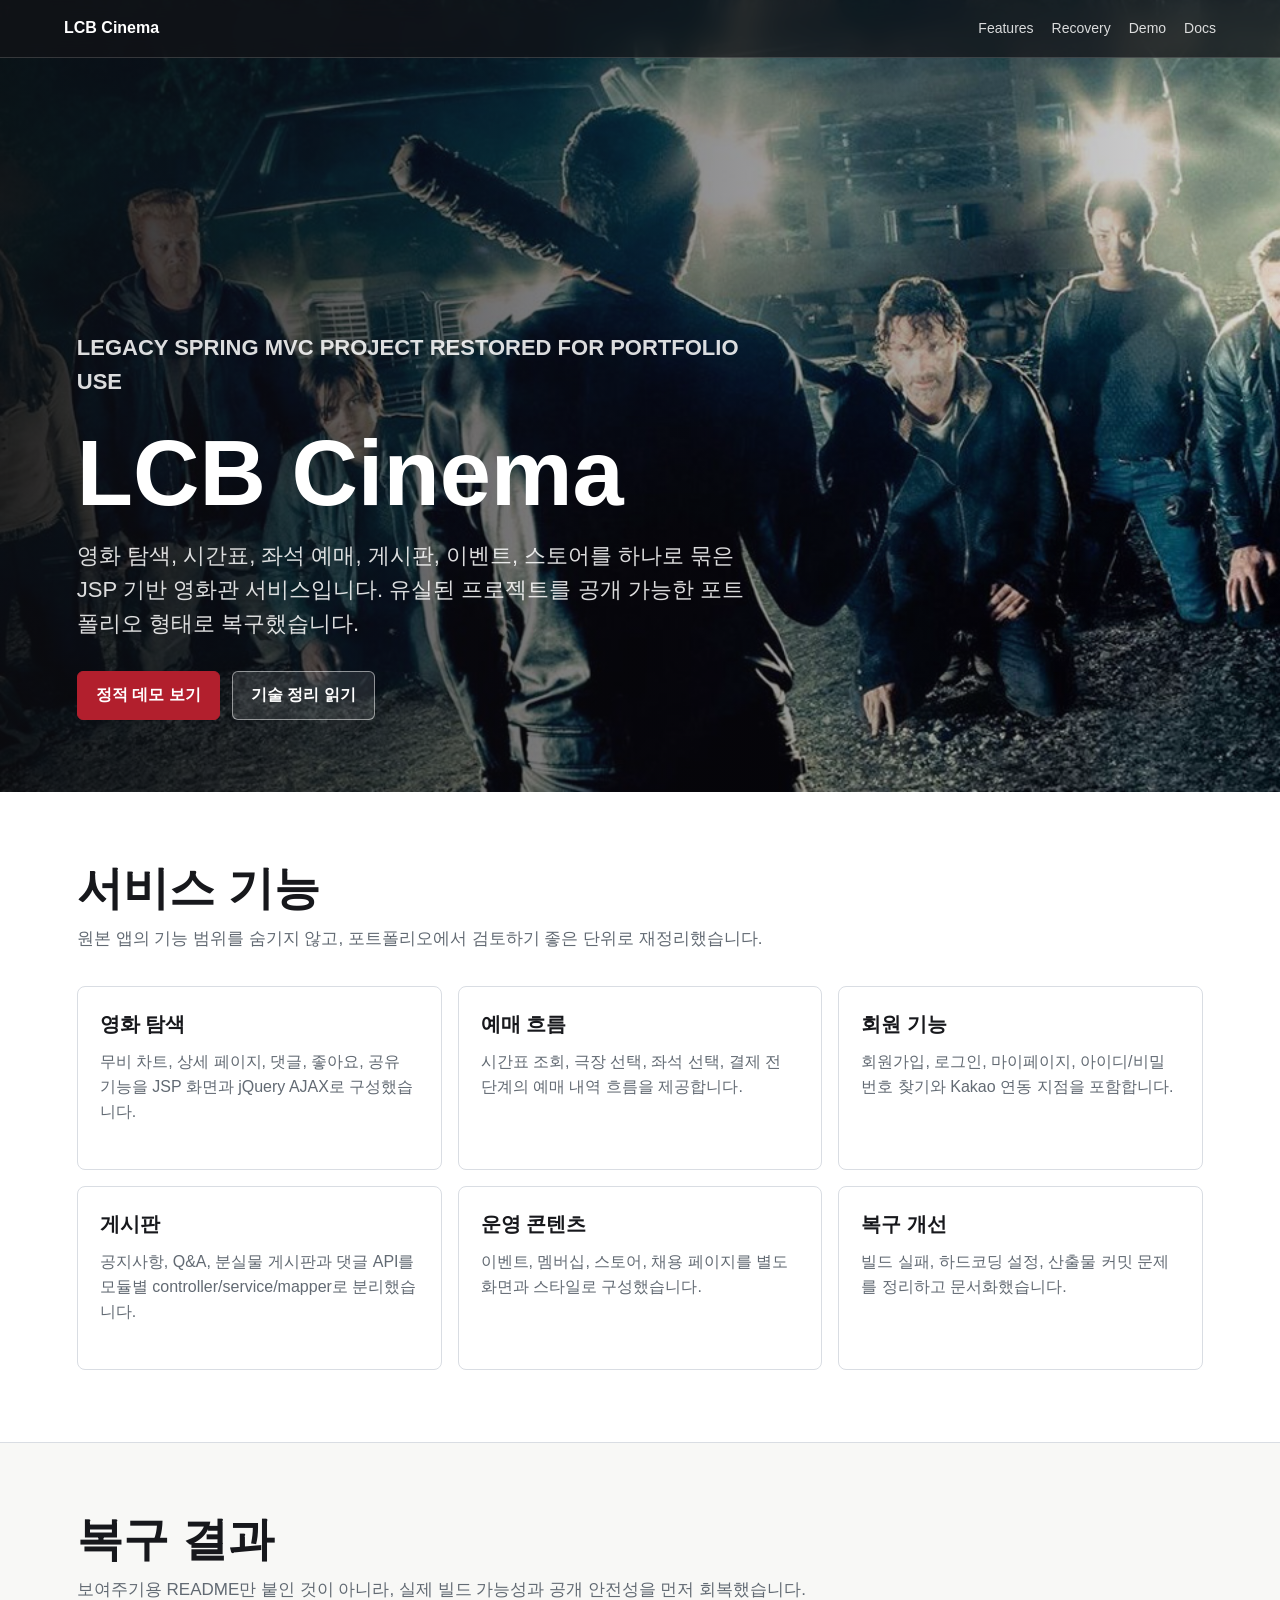
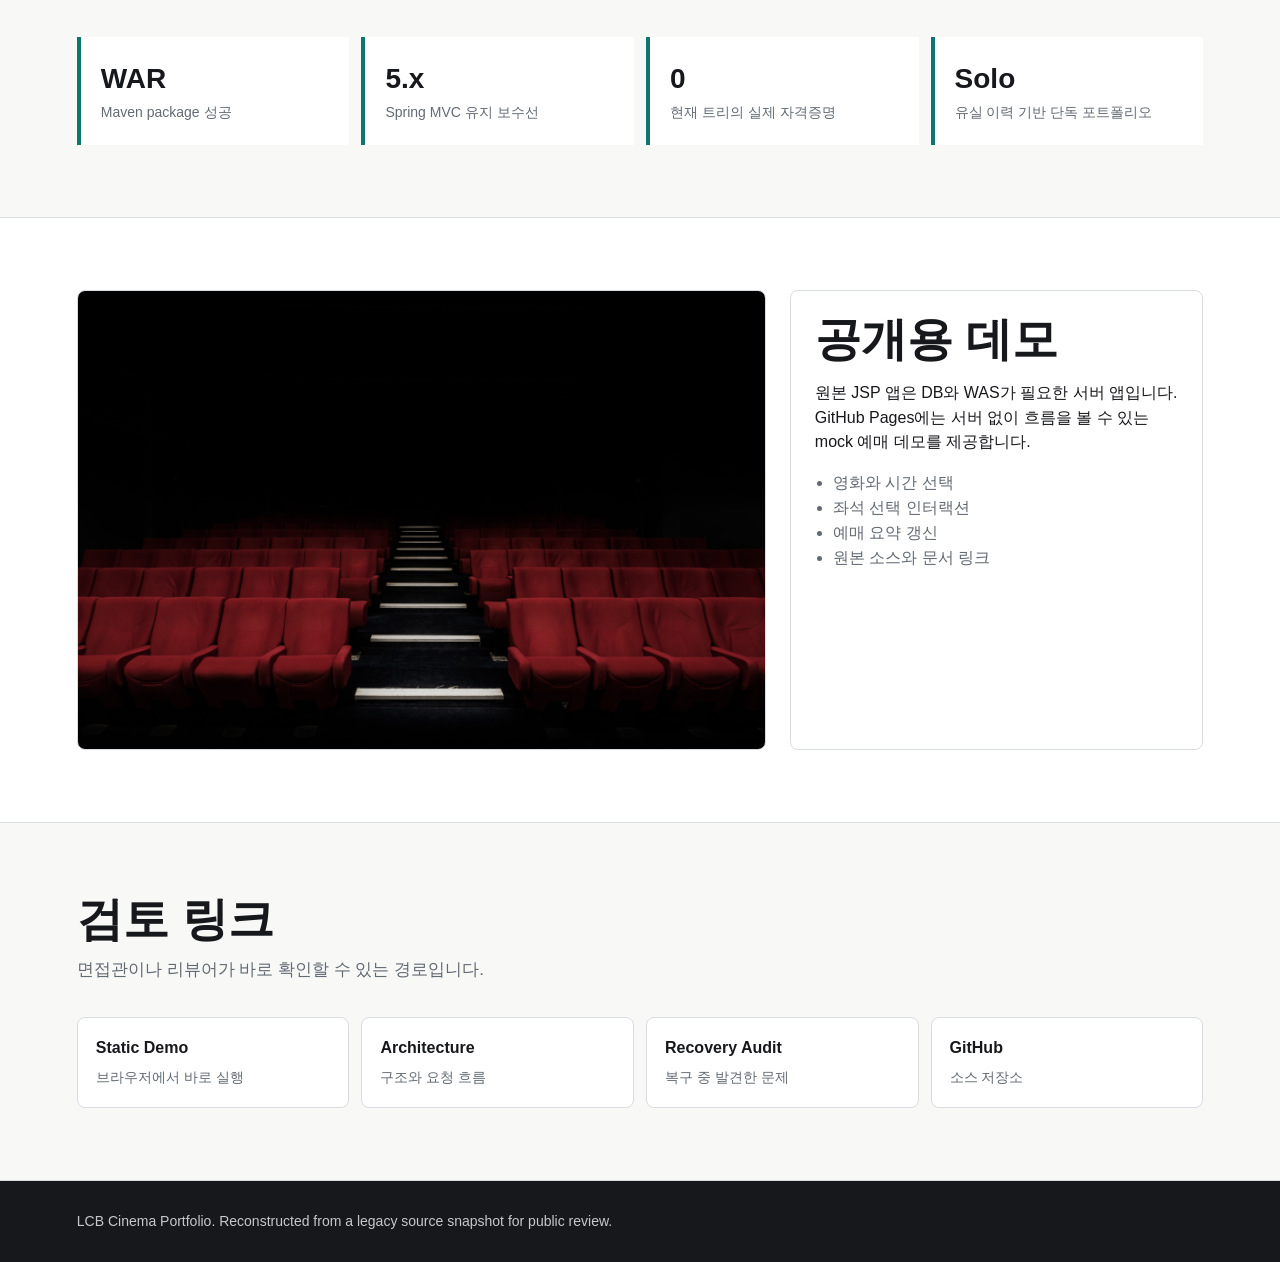
==== index.html @ 2a8132b9 "Rebuild LCB portfolio baseline" ====
<!doctype html>
<html lang="ko">
<head>
  <meta charset="utf-8">
  <meta name="viewport" content="width=device-width, initial-scale=1">
  <title>LCB Cinema Portfolio</title>
  <link rel="icon" href="src/main/webapp/resources/assets/icons/favicon_LCB.png">
  <style>
    :root {
      color-scheme: light;
      --ink: #17181c;
      --muted: #626a73;
      --line: #d9dde3;
      --paper: #f8f8f6;
      --panel: #ffffff;
      --red: #b21f2d;
      --teal: #0f766e;
      --gold: #b98221;
    }

    * {
      box-sizing: border-box;
    }

    html {
      scroll-behavior: smooth;
    }

    body {
      margin: 0;
      font-family: Arial, "Noto Sans KR", sans-serif;
      color: var(--ink);
      background: var(--paper);
      line-height: 1.55;
    }

    a {
      color: inherit;
      text-decoration: none;
    }

    .nav {
      position: fixed;
      inset: 0 0 auto 0;
      z-index: 10;
      display: flex;
      align-items: center;
      justify-content: space-between;
      gap: 24px;
      padding: 16px clamp(20px, 5vw, 72px);
      color: #fff;
      background: rgba(18, 19, 23, .72);
      backdrop-filter: blur(10px);
      border-bottom: 1px solid rgba(255, 255, 255, .16);
    }

    .brand {
      font-weight: 800;
      letter-spacing: 0;
    }

    .nav-links {
      display: flex;
      gap: 18px;
      font-size: 14px;
      color: rgba(255, 255, 255, .84);
      flex-wrap: wrap;
      justify-content: flex-end;
    }

    .hero {
      min-height: 88vh;
      display: grid;
      align-items: end;
      padding: 112px clamp(20px, 6vw, 92px) 72px;
      color: #fff;
      background:
        linear-gradient(90deg, rgba(11, 11, 14, .88), rgba(11, 11, 14, .50) 48%, rgba(11, 11, 14, .14)),
        url("src/main/webapp/resources/assets/img/main_slider01_2000.jpg") center / cover;
    }

    .hero-inner {
      max-width: 820px;
    }

    .eyebrow {
      margin: 0 0 14px;
      color: #f1c56c;
      font-size: 13px;
      font-weight: 700;
      text-transform: uppercase;
      letter-spacing: 0;
    }

    h1 {
      margin: 0;
      font-size: clamp(46px, 8vw, 92px);
      line-height: .95;
      letter-spacing: 0;
    }

    .hero p {
      max-width: 680px;
      margin: 22px 0 30px;
      color: rgba(255, 255, 255, .86);
      font-size: clamp(17px, 2vw, 22px);
    }

    .actions {
      display: flex;
      gap: 12px;
      flex-wrap: wrap;
    }

    .button {
      display: inline-flex;
      align-items: center;
      justify-content: center;
      min-height: 44px;
      padding: 11px 18px;
      border: 1px solid rgba(255, 255, 255, .5);
      border-radius: 6px;
      font-weight: 700;
      background: rgba(255, 255, 255, .10);
    }

    .button.primary {
      background: var(--red);
      border-color: var(--red);
    }

    .band {
      padding: 72px clamp(20px, 6vw, 92px);
      border-bottom: 1px solid var(--line);
    }

    .band.alt {
      background: #fff;
    }

    .section-head {
      max-width: 880px;
      margin-bottom: 34px;
    }

    h2 {
      margin: 0 0 12px;
      font-size: clamp(28px, 4vw, 46px);
      line-height: 1.08;
      letter-spacing: 0;
    }

    .section-head p {
      margin: 0;
      color: var(--muted);
      font-size: 17px;
    }

    .grid {
      display: grid;
      grid-template-columns: repeat(3, minmax(0, 1fr));
      gap: 16px;
    }

    .feature {
      min-height: 184px;
      padding: 22px;
      border: 1px solid var(--line);
      border-radius: 8px;
      background: var(--panel);
    }

    .feature h3 {
      margin: 0 0 10px;
      font-size: 20px;
    }

    .feature p {
      margin: 0;
      color: var(--muted);
    }

    .metrics {
      display: grid;
      grid-template-columns: repeat(4, minmax(0, 1fr));
      gap: 12px;
    }

    .metric {
      padding: 20px;
      border-left: 4px solid var(--teal);
      background: #fff;
    }

    .metric strong {
      display: block;
      font-size: 28px;
    }

    .metric span {
      color: var(--muted);
      font-size: 14px;
    }

    .preview {
      display: grid;
      grid-template-columns: minmax(0, 1.25fr) minmax(280px, .75fr);
      gap: 24px;
      align-items: stretch;
    }

    .preview img {
      width: 100%;
      height: 100%;
      min-height: 360px;
      object-fit: cover;
      border-radius: 8px;
      border: 1px solid var(--line);
    }

    .note {
      padding: 24px;
      border: 1px solid var(--line);
      border-radius: 8px;
      background: #fff;
    }

    .note ul {
      margin: 16px 0 0;
      padding-left: 18px;
      color: var(--muted);
    }

    .links {
      display: grid;
      grid-template-columns: repeat(4, minmax(0, 1fr));
      gap: 12px;
    }

    .link-tile {
      padding: 18px;
      border: 1px solid var(--line);
      border-radius: 8px;
      background: #fff;
      font-weight: 700;
    }

    .link-tile span {
      display: block;
      margin-top: 6px;
      color: var(--muted);
      font-size: 14px;
      font-weight: 400;
    }

    footer {
      padding: 30px clamp(20px, 6vw, 92px);
      background: #17181c;
      color: rgba(255, 255, 255, .76);
      font-size: 14px;
    }

    @media (max-width: 880px) {
      .nav {
        align-items: flex-start;
        flex-direction: column;
      }

      .grid,
      .metrics,
      .preview,
      .links {
        grid-template-columns: 1fr;
      }

      .hero {
        min-height: 92vh;
      }
    }
  </style>
</head>
<body>
  <nav class="nav" aria-label="Primary">
    <a class="brand" href="#">LCB Cinema</a>
    <div class="nav-links">
      <a href="#features">Features</a>
      <a href="#recovery">Recovery</a>
      <a href="demo/">Demo</a>
      <a href="docs/">Docs</a>
    </div>
  </nav>

  <header class="hero">
    <div class="hero-inner">
      <p class="eyebrow">Legacy Spring MVC project restored for portfolio use</p>
      <h1>LCB Cinema</h1>
      <p>영화 탐색, 시간표, 좌석 예매, 게시판, 이벤트, 스토어를 하나로 묶은 JSP 기반 영화관 서비스입니다. 유실된 프로젝트를 공개 가능한 포트폴리오 형태로 복구했습니다.</p>
      <div class="actions">
        <a class="button primary" href="demo/">정적 데모 보기</a>
        <a class="button" href="docs/">기술 정리 읽기</a>
      </div>
    </div>
  </header>

  <main>
    <section class="band alt" id="features">
      <div class="section-head">
        <h2>서비스 기능</h2>
        <p>원본 앱의 기능 범위를 숨기지 않고, 포트폴리오에서 검토하기 좋은 단위로 재정리했습니다.</p>
      </div>
      <div class="grid">
        <article class="feature">
          <h3>영화 탐색</h3>
          <p>무비 차트, 상세 페이지, 댓글, 좋아요, 공유 기능을 JSP 화면과 jQuery AJAX로 구성했습니다.</p>
        </article>
        <article class="feature">
          <h3>예매 흐름</h3>
          <p>시간표 조회, 극장 선택, 좌석 선택, 결제 전 단계의 예매 내역 흐름을 제공합니다.</p>
        </article>
        <article class="feature">
          <h3>회원 기능</h3>
          <p>회원가입, 로그인, 마이페이지, 아이디/비밀번호 찾기와 Kakao 연동 지점을 포함합니다.</p>
        </article>
        <article class="feature">
          <h3>게시판</h3>
          <p>공지사항, Q&A, 분실물 게시판과 댓글 API를 모듈별 controller/service/mapper로 분리했습니다.</p>
        </article>
        <article class="feature">
          <h3>운영 콘텐츠</h3>
          <p>이벤트, 멤버십, 스토어, 채용 페이지를 별도 화면과 스타일로 구성했습니다.</p>
        </article>
        <article class="feature">
          <h3>복구 개선</h3>
          <p>빌드 실패, 하드코딩 설정, 산출물 커밋 문제를 정리하고 문서화했습니다.</p>
        </article>
      </div>
    </section>

    <section class="band" id="recovery">
      <div class="section-head">
        <h2>복구 결과</h2>
        <p>보여주기용 README만 붙인 것이 아니라, 실제 빌드 가능성과 공개 안전성을 먼저 회복했습니다.</p>
      </div>
      <div class="metrics">
        <div class="metric"><strong>WAR</strong><span>Maven package 성공</span></div>
        <div class="metric"><strong>5.x</strong><span>Spring MVC 유지 보수선</span></div>
        <div class="metric"><strong>0</strong><span>현재 트리의 실제 자격증명</span></div>
        <div class="metric"><strong>Solo</strong><span>유실 이력 기반 단독 포트폴리오</span></div>
      </div>
    </section>

    <section class="band alt">
      <div class="preview">
        <img src="src/main/webapp/resources/assets/img/movie.jpg" alt="LCB movie visual">
        <div class="note">
          <h2>공개용 데모</h2>
          <p>원본 JSP 앱은 DB와 WAS가 필요한 서버 앱입니다. GitHub Pages에는 서버 없이 흐름을 볼 수 있는 mock 예매 데모를 제공합니다.</p>
          <ul>
            <li>영화와 시간 선택</li>
            <li>좌석 선택 인터랙션</li>
            <li>예매 요약 갱신</li>
            <li>원본 소스와 문서 링크</li>
          </ul>
        </div>
      </div>
    </section>

    <section class="band">
      <div class="section-head">
        <h2>검토 링크</h2>
        <p>면접관이나 리뷰어가 바로 확인할 수 있는 경로입니다.</p>
      </div>
      <div class="links">
        <a class="link-tile" href="demo/">Static Demo<span>브라우저에서 바로 실행</span></a>
        <a class="link-tile" href="docs/architecture.html">Architecture<span>구조와 요청 흐름</span></a>
        <a class="link-tile" href="docs/recovery-audit.html">Recovery Audit<span>복구 중 발견한 문제</span></a>
        <a class="link-tile" href="https://github.com/notetester/LCBPortfolio">GitHub<span>소스 저장소</span></a>
      </div>
    </section>
  </main>

  <footer>
    LCB Cinema Portfolio. Reconstructed from a legacy source snapshot for public review.
  </footer>
</body>
</html>
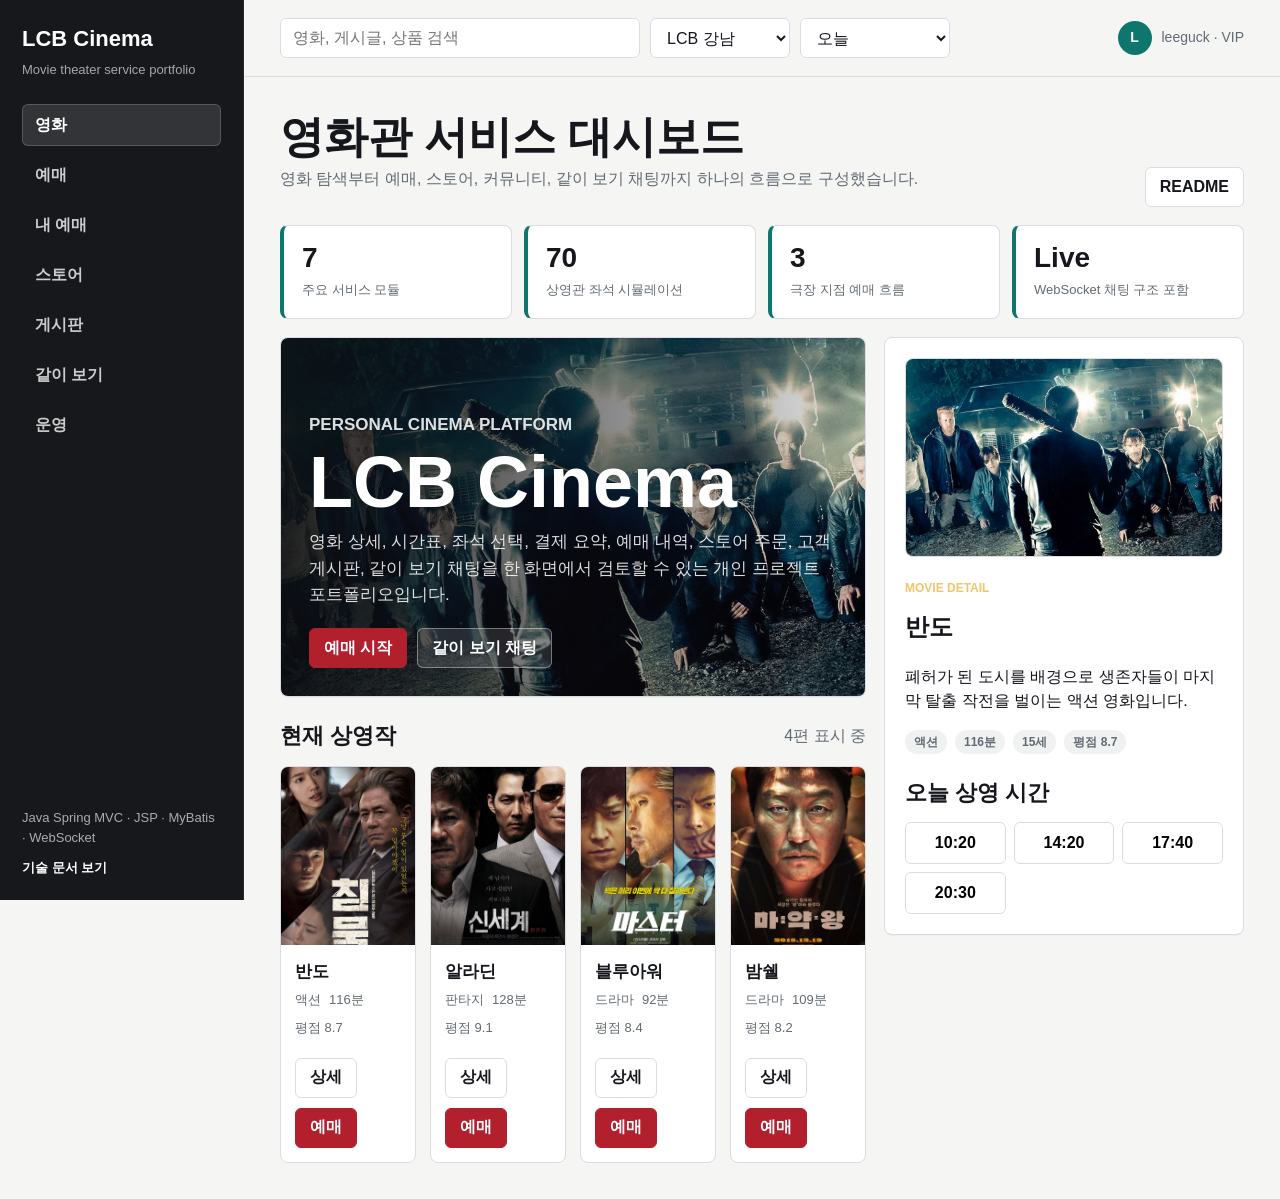
==== commit 454d3473: "Reframe LCB as personal cinema portfolio" ====
--- a/index.html
+++ b/index.html
@@ -3,19 +3,23 @@
 <head>
   <meta charset="utf-8">
   <meta name="viewport" content="width=device-width, initial-scale=1">
-  <title>LCB Cinema Portfolio</title>
+  <title>LCB Cinema</title>
   <link rel="icon" href="src/main/webapp/resources/assets/icons/favicon_LCB.png">
   <style>
     :root {
       color-scheme: light;
-      --ink: #17181c;
+      --ink: #15171d;
       --muted: #626a73;
       --line: #d9dde3;
-      --paper: #f8f8f6;
+      --paper: #f5f6f4;
       --panel: #ffffff;
+      --panel-strong: #f0f2f1;
       --red: #b21f2d;
+      --red-dark: #8d1724;
       --teal: #0f766e;
       --gold: #b98221;
+      --nav: #17181c;
+      --shadow: 0 16px 38px rgba(21, 23, 29, .12);
     }
 
     * {
@@ -34,353 +38,1353 @@
       line-height: 1.55;
     }
 
+    button,
+    input,
+    select,
+    textarea {
+      font: inherit;
+    }
+
+    button {
+      cursor: pointer;
+    }
+
     a {
       color: inherit;
       text-decoration: none;
     }
 
+    .app {
+      min-height: 100vh;
+      display: grid;
+      grid-template-columns: 244px minmax(0, 1fr);
+    }
+
+    .rail {
+      position: sticky;
+      top: 0;
+      height: 100vh;
+      display: grid;
+      grid-template-rows: auto 1fr auto;
+      gap: 24px;
+      padding: 22px;
+      color: #fff;
+      background: var(--nav);
+      border-right: 1px solid rgba(255, 255, 255, .08);
+    }
+
+    .brand {
+      display: grid;
+      gap: 4px;
+    }
+
+    .brand strong {
+      font-size: 22px;
+      letter-spacing: 0;
+    }
+
+    .brand span {
+      color: rgba(255, 255, 255, .62);
+      font-size: 13px;
+    }
+
     .nav {
-      position: fixed;
-      inset: 0 0 auto 0;
-      z-index: 10;
+      display: grid;
+      align-content: start;
+      gap: 8px;
+    }
+
+    .nav button {
+      min-height: 42px;
+      display: flex;
+      align-items: center;
+      justify-content: flex-start;
+      gap: 10px;
+      padding: 0 12px;
+      border: 1px solid transparent;
+      border-radius: 6px;
+      color: rgba(255, 255, 255, .78);
+      background: transparent;
+      text-align: left;
+      font-weight: 700;
+    }
+
+    .nav button[aria-selected="true"] {
+      color: #fff;
+      background: rgba(255, 255, 255, .12);
+      border-color: rgba(255, 255, 255, .18);
+    }
+
+    .rail-foot {
+      display: grid;
+      gap: 10px;
+      color: rgba(255, 255, 255, .64);
+      font-size: 13px;
+    }
+
+    .rail-foot a {
+      color: #fff;
+      font-weight: 700;
+    }
+
+    .workspace {
+      min-width: 0;
+      display: grid;
+      grid-template-rows: auto 1fr;
+    }
+
+    .topbar {
+      position: sticky;
+      top: 0;
+      z-index: 5;
+      display: grid;
+      grid-template-columns: minmax(0, 1fr) auto;
+      align-items: center;
+      gap: 16px;
+      padding: 18px clamp(18px, 3vw, 36px);
+      background: rgba(245, 246, 244, .92);
+      backdrop-filter: blur(12px);
+      border-bottom: 1px solid var(--line);
+    }
+
+    .searchbar {
+      display: grid;
+      grid-template-columns: minmax(180px, 360px) 140px 150px;
+      gap: 10px;
+      align-items: center;
+    }
+
+    .searchbar input,
+    .searchbar select,
+    .field input,
+    .field select,
+    textarea {
+      width: 100%;
+      min-height: 40px;
+      padding: 0 12px;
+      border: 1px solid var(--line);
+      border-radius: 6px;
+      background: #fff;
+      color: var(--ink);
+    }
+
+    textarea {
+      min-height: 96px;
+      padding: 12px;
+      resize: vertical;
+    }
+
+    .account {
+      display: flex;
+      align-items: center;
+      gap: 10px;
+      color: var(--muted);
+      font-size: 14px;
+    }
+
+    .avatar {
+      width: 34px;
+      height: 34px;
+      display: grid;
+      place-items: center;
+      border-radius: 50%;
+      color: #fff;
+      background: var(--teal);
+      font-weight: 800;
+    }
+
+    .content {
+      min-width: 0;
+      padding: clamp(18px, 3vw, 36px);
+    }
+
+    .view {
+      display: none;
+    }
+
+    .view.active {
+      display: block;
+    }
+
+    .view-head {
+      display: flex;
+      justify-content: space-between;
+      gap: 18px;
+      align-items: flex-end;
+      margin-bottom: 18px;
+    }
+
+    .view-head h1,
+    .view-head h2,
+    .panel h2,
+    .panel h3,
+    .movie-card h3,
+    .store-card h3,
+    p {
+      margin-top: 0;
+      letter-spacing: 0;
+    }
+
+    .view-head h1 {
+      margin-bottom: 6px;
+      font-size: clamp(28px, 4vw, 44px);
+      line-height: 1.08;
+    }
+
+    .view-head p,
+    .muted {
+      color: var(--muted);
+    }
+
+    .kpis {
+      display: grid;
+      grid-template-columns: repeat(4, minmax(0, 1fr));
+      gap: 12px;
+      margin-bottom: 18px;
+    }
+
+    .kpi {
+      padding: 18px;
+      border: 1px solid var(--line);
+      border-left: 4px solid var(--teal);
+      border-radius: 8px;
+      background: var(--panel);
+    }
+
+    .kpi strong {
+      display: block;
+      font-size: 28px;
+      line-height: 1;
+    }
+
+    .kpi span {
+      display: block;
+      margin-top: 8px;
+      color: var(--muted);
+      font-size: 13px;
+    }
+
+    .layout {
+      display: grid;
+      grid-template-columns: minmax(0, 1fr) 360px;
+      gap: 18px;
+      align-items: start;
+    }
+
+    .panel {
+      border: 1px solid var(--line);
+      border-radius: 8px;
+      background: var(--panel);
+      box-shadow: 0 1px 0 rgba(21, 23, 29, .03);
+    }
+
+    .panel.pad {
+      padding: 20px;
+    }
+
+    .spotlight {
+      min-height: 360px;
+      display: grid;
+      align-items: end;
+      padding: 28px;
+      color: #fff;
+      overflow: hidden;
+      background:
+        linear-gradient(90deg, rgba(12, 13, 16, .90), rgba(12, 13, 16, .54), rgba(12, 13, 16, .10)),
+        url("src/main/webapp/resources/assets/img/main_slider01_2000.jpg") center / cover;
+    }
+
+    .spotlight .copy {
+      max-width: 620px;
+    }
+
+    .eyebrow {
+      margin: 0 0 10px;
+      color: #f1c56c;
+      font-size: 12px;
+      font-weight: 800;
+      text-transform: uppercase;
+    }
+
+    .spotlight h2 {
+      margin: 0 0 12px;
+      font-size: clamp(36px, 6vw, 72px);
+      line-height: .96;
+    }
+
+    .spotlight p {
+      max-width: 620px;
+      color: rgba(255, 255, 255, .86);
+      font-size: 17px;
+    }
+
+    .actions {
+      display: flex;
+      flex-wrap: wrap;
+      gap: 10px;
+      margin-top: 20px;
+    }
+
+    .btn {
+      min-height: 40px;
+      display: inline-flex;
+      align-items: center;
+      justify-content: center;
+      gap: 8px;
+      padding: 0 14px;
+      border: 1px solid var(--line);
+      border-radius: 6px;
+      color: var(--ink);
+      background: #fff;
+      font-weight: 800;
+    }
+
+    .btn.primary {
+      color: #fff;
+      border-color: var(--red);
+      background: var(--red);
+    }
+
+    .btn.dark {
+      color: #fff;
+      border-color: rgba(255, 255, 255, .38);
+      background: rgba(255, 255, 255, .12);
+    }
+
+    .section-title {
       display: flex;
       align-items: center;
       justify-content: space-between;
-      gap: 24px;
-      padding: 16px clamp(20px, 5vw, 72px);
-      color: #fff;
-      background: rgba(18, 19, 23, .72);
-      backdrop-filter: blur(10px);
-      border-bottom: 1px solid rgba(255, 255, 255, .16);
-    }
-
-    .brand {
-      font-weight: 800;
-      letter-spacing: 0;
-    }
-
-    .nav-links {
-      display: flex;
-      gap: 18px;
-      font-size: 14px;
-      color: rgba(255, 255, 255, .84);
-      flex-wrap: wrap;
-      justify-content: flex-end;
-    }
-
-    .hero {
-      min-height: 88vh;
-      display: grid;
-      align-items: end;
-      padding: 112px clamp(20px, 6vw, 92px) 72px;
-      color: #fff;
-      background:
-        linear-gradient(90deg, rgba(11, 11, 14, .88), rgba(11, 11, 14, .50) 48%, rgba(11, 11, 14, .14)),
-        url("src/main/webapp/resources/assets/img/main_slider01_2000.jpg") center / cover;
-    }
-
-    .hero-inner {
-      max-width: 820px;
-    }
-
-    .eyebrow {
-      margin: 0 0 14px;
-      color: #f1c56c;
-      font-size: 13px;
-      font-weight: 700;
-      text-transform: uppercase;
-      letter-spacing: 0;
-    }
-
-    h1 {
+      gap: 12px;
+      margin: 22px 0 12px;
+    }
+
+    .section-title h2 {
       margin: 0;
-      font-size: clamp(46px, 8vw, 92px);
-      line-height: .95;
-      letter-spacing: 0;
-    }
-
-    .hero p {
-      max-width: 680px;
-      margin: 22px 0 30px;
-      color: rgba(255, 255, 255, .86);
-      font-size: clamp(17px, 2vw, 22px);
-    }
-
-    .actions {
-      display: flex;
-      gap: 12px;
-      flex-wrap: wrap;
-    }
-
-    .button {
-      display: inline-flex;
-      align-items: center;
-      justify-content: center;
-      min-height: 44px;
-      padding: 11px 18px;
-      border: 1px solid rgba(255, 255, 255, .5);
-      border-radius: 6px;
-      font-weight: 700;
-      background: rgba(255, 255, 255, .10);
-    }
-
-    .button.primary {
-      background: var(--red);
-      border-color: var(--red);
-    }
-
-    .band {
-      padding: 72px clamp(20px, 6vw, 92px);
-      border-bottom: 1px solid var(--line);
-    }
-
-    .band.alt {
-      background: #fff;
-    }
-
-    .section-head {
-      max-width: 880px;
-      margin-bottom: 34px;
-    }
-
-    h2 {
-      margin: 0 0 12px;
-      font-size: clamp(28px, 4vw, 46px);
-      line-height: 1.08;
-      letter-spacing: 0;
-    }
-
-    .section-head p {
-      margin: 0;
-      color: var(--muted);
-      font-size: 17px;
-    }
-
-    .grid {
-      display: grid;
-      grid-template-columns: repeat(3, minmax(0, 1fr));
-      gap: 16px;
-    }
-
-    .feature {
-      min-height: 184px;
-      padding: 22px;
+      font-size: 22px;
+    }
+
+    .movie-grid {
+      display: grid;
+      grid-template-columns: repeat(4, minmax(0, 1fr));
+      gap: 14px;
+    }
+
+    .movie-card,
+    .store-card,
+    .ticket-card,
+    .board-row {
       border: 1px solid var(--line);
       border-radius: 8px;
       background: var(--panel);
-    }
-
-    .feature h3 {
-      margin: 0 0 10px;
-      font-size: 20px;
-    }
-
-    .feature p {
-      margin: 0;
+      overflow: hidden;
+    }
+
+    .movie-card {
+      display: grid;
+      grid-template-rows: auto 1fr;
+    }
+
+    .movie-card img {
+      width: 100%;
+      aspect-ratio: 3 / 4;
+      object-fit: cover;
+      background: var(--panel-strong);
+    }
+
+    .movie-card .body,
+    .store-card .body,
+    .ticket-card,
+    .board-row {
+      padding: 14px;
+    }
+
+    .movie-card h3,
+    .store-card h3 {
+      margin-bottom: 4px;
+      font-size: 17px;
+    }
+
+    .meta {
+      display: flex;
+      flex-wrap: wrap;
+      gap: 8px;
       color: var(--muted);
-    }
-
-    .metrics {
-      display: grid;
-      grid-template-columns: repeat(4, minmax(0, 1fr));
-      gap: 12px;
-    }
-
-    .metric {
-      padding: 20px;
-      border-left: 4px solid var(--teal);
-      background: #fff;
-    }
-
-    .metric strong {
-      display: block;
-      font-size: 28px;
-    }
-
-    .metric span {
+      font-size: 13px;
+    }
+
+    .pill {
+      display: inline-flex;
+      align-items: center;
+      min-height: 24px;
+      padding: 0 9px;
+      border-radius: 999px;
       color: var(--muted);
-      font-size: 14px;
-    }
-
-    .preview {
-      display: grid;
-      grid-template-columns: minmax(0, 1.25fr) minmax(280px, .75fr);
-      gap: 24px;
-      align-items: stretch;
-    }
-
-    .preview img {
+      background: var(--panel-strong);
+      font-size: 12px;
+      font-weight: 700;
+    }
+
+    .detail-poster {
       width: 100%;
-      height: 100%;
-      min-height: 360px;
+      aspect-ratio: 16 / 10;
       object-fit: cover;
       border-radius: 8px;
       border: 1px solid var(--line);
-    }
-
-    .note {
-      padding: 24px;
+      margin-bottom: 14px;
+    }
+
+    .showtimes {
+      display: grid;
+      grid-template-columns: repeat(3, minmax(0, 1fr));
+      gap: 8px;
+    }
+
+    .showtime {
+      min-height: 42px;
       border: 1px solid var(--line);
+      border-radius: 6px;
+      background: #fff;
+      font-weight: 800;
+    }
+
+    .showtime[aria-pressed="true"] {
+      color: #fff;
+      border-color: var(--teal);
+      background: var(--teal);
+    }
+
+    .booking-grid {
+      display: grid;
+      grid-template-columns: 280px minmax(0, 1fr) 320px;
+      gap: 18px;
+      align-items: start;
+    }
+
+    .field {
+      display: grid;
+      gap: 7px;
+      margin-bottom: 14px;
+    }
+
+    .field label {
+      font-size: 13px;
+      font-weight: 800;
+    }
+
+    .screen {
+      margin: 4px 0 22px;
+      padding: 14px;
       border-radius: 8px;
+      color: #fff;
+      text-align: center;
+      background: #242936;
+      box-shadow: var(--shadow);
+      font-weight: 800;
+    }
+
+    .seat-map {
+      display: grid;
+      grid-template-columns: repeat(10, minmax(32px, 1fr));
+      gap: 8px;
+    }
+
+    .seat {
+      aspect-ratio: 1;
+      border: 1px solid #c3cad4;
+      border-radius: 6px;
       background: #fff;
-    }
-
-    .note ul {
-      margin: 16px 0 0;
-      padding-left: 18px;
+      color: var(--ink);
+      font-weight: 800;
+    }
+
+    .seat[aria-pressed="true"] {
+      color: #fff;
+      border-color: var(--teal);
+      background: var(--teal);
+    }
+
+    .seat:disabled {
+      color: #fff;
+      border-color: #8f98a3;
+      background: #8f98a3;
+      cursor: not-allowed;
+    }
+
+    .legend {
+      display: flex;
+      flex-wrap: wrap;
+      gap: 12px;
+      margin-top: 16px;
       color: var(--muted);
-    }
-
-    .links {
-      display: grid;
-      grid-template-columns: repeat(4, minmax(0, 1fr));
-      gap: 12px;
-    }
-
-    .link-tile {
-      padding: 18px;
+      font-size: 13px;
+    }
+
+    .dot {
+      display: inline-block;
+      width: 12px;
+      height: 12px;
+      margin-right: 5px;
+      border-radius: 3px;
       border: 1px solid var(--line);
+      vertical-align: -1px;
+      background: #fff;
+    }
+
+    .dot.selected {
+      border-color: var(--teal);
+      background: var(--teal);
+    }
+
+    .dot.sold {
+      border-color: #8f98a3;
+      background: #8f98a3;
+    }
+
+    .summary-row {
+      display: flex;
+      justify-content: space-between;
+      gap: 14px;
+      padding: 12px 0;
+      border-bottom: 1px solid var(--line);
+      font-size: 14px;
+    }
+
+    .summary-row strong {
+      text-align: right;
+    }
+
+    .toast {
+      min-height: 22px;
+      margin-top: 12px;
+      color: var(--teal);
+      font-weight: 800;
+      font-size: 14px;
+    }
+
+    .ticket-list,
+    .board-list,
+    .chat-list {
+      display: grid;
+      gap: 10px;
+    }
+
+    .ticket-card {
+      display: grid;
+      grid-template-columns: 72px 1fr auto;
+      gap: 14px;
+      align-items: center;
+    }
+
+    .ticket-card img {
+      width: 72px;
+      height: 96px;
+      object-fit: cover;
+      border-radius: 6px;
+    }
+
+    .store-grid {
+      display: grid;
+      grid-template-columns: repeat(3, minmax(0, 1fr));
+      gap: 14px;
+    }
+
+    .store-card img {
+      width: 100%;
+      aspect-ratio: 16 / 10;
+      object-fit: cover;
+    }
+
+    .cart-line {
+      display: flex;
+      justify-content: space-between;
+      gap: 10px;
+      padding: 10px 0;
+      border-bottom: 1px solid var(--line);
+      font-size: 14px;
+    }
+
+    .board-row {
+      display: grid;
+      grid-template-columns: 120px minmax(0, 1fr) auto;
+      align-items: center;
+      gap: 14px;
+    }
+
+    .board-row h3 {
+      margin: 0 0 4px;
+      font-size: 16px;
+    }
+
+    .watch-grid {
+      display: grid;
+      grid-template-columns: minmax(0, 1fr) 360px;
+      gap: 18px;
+      align-items: stretch;
+    }
+
+    .video-box {
+      min-height: 420px;
       border-radius: 8px;
-      background: #fff;
-      font-weight: 700;
-    }
-
-    .link-tile span {
+      overflow: hidden;
+      background: #000;
+    }
+
+    .video-box iframe {
+      width: 100%;
+      height: 100%;
+      min-height: 420px;
+      border: 0;
+    }
+
+    .chat-panel {
+      display: grid;
+      grid-template-rows: auto 1fr auto;
+      max-height: 560px;
+    }
+
+    .chat-list {
+      overflow: auto;
+      padding-right: 4px;
+    }
+
+    .chat-message {
+      padding: 10px 12px;
+      border-radius: 8px;
+      background: var(--panel-strong);
+      font-size: 14px;
+    }
+
+    .chat-message.mine {
+      color: #fff;
+      background: var(--teal);
+    }
+
+    .chat-input {
+      display: grid;
+      grid-template-columns: 1fr auto;
+      gap: 8px;
+      margin-top: 12px;
+    }
+
+    .admin-grid {
+      display: grid;
+      grid-template-columns: 1fr 1fr;
+      gap: 18px;
+    }
+
+    table {
+      width: 100%;
+      border-collapse: collapse;
+      font-size: 14px;
+    }
+
+    th,
+    td {
+      padding: 11px 10px;
+      border-bottom: 1px solid var(--line);
+      text-align: left;
+    }
+
+    th {
+      color: var(--muted);
+      font-size: 12px;
+      text-transform: uppercase;
+    }
+
+    .bar {
+      height: 8px;
+      border-radius: 999px;
+      background: var(--panel-strong);
+      overflow: hidden;
+    }
+
+    .bar span {
       display: block;
-      margin-top: 6px;
-      color: var(--muted);
-      font-size: 14px;
-      font-weight: 400;
-    }
-
-    footer {
-      padding: 30px clamp(20px, 6vw, 92px);
-      background: #17181c;
-      color: rgba(255, 255, 255, .76);
-      font-size: 14px;
-    }
-
-    @media (max-width: 880px) {
+      height: 100%;
+      background: var(--red);
+    }
+
+    @media (max-width: 1180px) {
+      .movie-grid,
+      .store-grid {
+        grid-template-columns: repeat(2, minmax(0, 1fr));
+      }
+
+      .layout,
+      .booking-grid,
+      .watch-grid,
+      .admin-grid {
+        grid-template-columns: 1fr;
+      }
+    }
+
+    @media (max-width: 820px) {
+      .app {
+        grid-template-columns: 1fr;
+      }
+
+      .rail {
+        position: static;
+        height: auto;
+        grid-template-rows: auto auto;
+      }
+
+      .rail-foot {
+        display: none;
+      }
+
       .nav {
-        align-items: flex-start;
-        flex-direction: column;
-      }
-
-      .grid,
-      .metrics,
-      .preview,
-      .links {
+        grid-template-columns: repeat(3, minmax(0, 1fr));
+      }
+
+      .nav button {
+        justify-content: center;
+      }
+
+      .topbar,
+      .searchbar {
         grid-template-columns: 1fr;
       }
 
-      .hero {
-        min-height: 92vh;
+      .account {
+        justify-content: flex-start;
+      }
+
+      .kpis,
+      .movie-grid,
+      .store-grid {
+        grid-template-columns: 1fr;
+      }
+
+      .seat-map {
+        gap: 5px;
+      }
+
+      .board-row,
+      .ticket-card {
+        grid-template-columns: 1fr;
       }
     }
   </style>
 </head>
 <body>
-  <nav class="nav" aria-label="Primary">
-    <a class="brand" href="#">LCB Cinema</a>
-    <div class="nav-links">
-      <a href="#features">Features</a>
-      <a href="#recovery">Recovery</a>
-      <a href="demo/">Demo</a>
-      <a href="docs/">Docs</a>
+  <div class="app">
+    <aside class="rail">
+      <div class="brand">
+        <strong>LCB Cinema</strong>
+        <span>Movie theater service portfolio</span>
+      </div>
+      <nav class="nav" aria-label="주요 화면">
+        <button type="button" data-view="movies" aria-selected="true">영화</button>
+        <button type="button" data-view="booking" aria-selected="false">예매</button>
+        <button type="button" data-view="tickets" aria-selected="false">내 예매</button>
+        <button type="button" data-view="store" aria-selected="false">스토어</button>
+        <button type="button" data-view="community" aria-selected="false">게시판</button>
+        <button type="button" data-view="watch" aria-selected="false">같이 보기</button>
+        <button type="button" data-view="admin" aria-selected="false">운영</button>
+      </nav>
+      <div class="rail-foot">
+        <span>Java Spring MVC · JSP · MyBatis · WebSocket</span>
+        <a href="docs/">기술 문서 보기</a>
+      </div>
+    </aside>
+
+    <div class="workspace">
+      <header class="topbar">
+        <div class="searchbar">
+          <input id="globalSearch" type="search" placeholder="영화, 게시글, 상품 검색">
+          <select id="branchFilter" aria-label="극장 선택">
+            <option>LCB 강남</option>
+            <option>LCB 홍대</option>
+            <option>LCB 일산벨라시타</option>
+          </select>
+          <select id="dayFilter" aria-label="날짜 선택">
+            <option>오늘</option>
+            <option>내일</option>
+            <option>이번 주말</option>
+          </select>
+        </div>
+        <div class="account">
+          <div class="avatar">L</div>
+          <span>leeguck · VIP</span>
+        </div>
+      </header>
+
+      <main class="content">
+        <section class="view active" id="view-movies">
+          <div class="view-head">
+            <div>
+              <h1>영화관 서비스 대시보드</h1>
+              <p>영화 탐색부터 예매, 스토어, 커뮤니티, 같이 보기 채팅까지 하나의 흐름으로 구성했습니다.</p>
+            </div>
+            <a class="btn" href="README.md">README</a>
+          </div>
+
+          <div class="kpis">
+            <div class="kpi"><strong>7</strong><span>주요 서비스 모듈</span></div>
+            <div class="kpi"><strong>70</strong><span>상영관 좌석 시뮬레이션</span></div>
+            <div class="kpi"><strong>3</strong><span>극장 지점 예매 흐름</span></div>
+            <div class="kpi"><strong>Live</strong><span>WebSocket 채팅 구조 포함</span></div>
+          </div>
+
+          <div class="layout">
+            <div>
+              <section class="panel spotlight">
+                <div class="copy">
+                  <p class="eyebrow">Personal cinema platform</p>
+                  <h2>LCB Cinema</h2>
+                  <p>영화 상세, 시간표, 좌석 선택, 결제 요약, 예매 내역, 스토어 주문, 고객 게시판, 같이 보기 채팅을 한 화면에서 검토할 수 있는 개인 프로젝트 포트폴리오입니다.</p>
+                  <div class="actions">
+                    <button class="btn primary" type="button" data-jump="booking">예매 시작</button>
+                    <button class="btn dark" type="button" data-jump="watch">같이 보기 채팅</button>
+                  </div>
+                </div>
+              </section>
+
+              <div class="section-title">
+                <h2>현재 상영작</h2>
+                <span class="muted" id="movieCount"></span>
+              </div>
+              <div class="movie-grid" id="movieGrid"></div>
+            </div>
+
+            <aside class="panel pad" id="movieDetail"></aside>
+          </div>
+        </section>
+
+        <section class="view" id="view-booking">
+          <div class="view-head">
+            <div>
+              <h1>빠른 예매</h1>
+              <p>영화, 지점, 상영 시간을 고르고 좌석을 선택하면 내 예매에 즉시 반영됩니다.</p>
+            </div>
+          </div>
+          <div class="booking-grid">
+            <section class="panel pad">
+              <h2>상영 조건</h2>
+              <div class="field">
+                <label for="bookingMovie">영화</label>
+                <select id="bookingMovie"></select>
+              </div>
+              <div class="field">
+                <label for="bookingBranch">극장</label>
+                <select id="bookingBranch">
+                  <option>LCB 강남 1관</option>
+                  <option>LCB 홍대 2관</option>
+                  <option>LCB 일산벨라시타 3관</option>
+                </select>
+              </div>
+              <div class="field">
+                <label for="bookingTime">상영 시간</label>
+                <select id="bookingTime"></select>
+              </div>
+              <div class="field">
+                <label for="bookingPeople">인원</label>
+                <select id="bookingPeople">
+                  <option value="1">성인 1명</option>
+                  <option value="2" selected>성인 2명</option>
+                  <option value="3">성인 3명</option>
+                  <option value="4">성인 4명</option>
+                </select>
+              </div>
+            </section>
+
+            <section class="panel pad">
+              <h2>좌석 선택</h2>
+              <div class="screen">SCREEN</div>
+              <div class="seat-map" id="seatMap"></div>
+              <div class="legend">
+                <span><i class="dot"></i>선택 가능</span>
+                <span><i class="dot selected"></i>선택됨</span>
+                <span><i class="dot sold"></i>예매 완료</span>
+              </div>
+            </section>
+
+            <aside class="panel pad">
+              <h2>예매 요약</h2>
+              <div id="bookingSummary"></div>
+              <button class="btn primary" type="button" id="confirmBooking">예매 확정</button>
+              <div class="toast" id="bookingToast" role="status" aria-live="polite"></div>
+            </aside>
+          </div>
+        </section>
+
+        <section class="view" id="view-tickets">
+          <div class="view-head">
+            <div>
+              <h1>내 예매</h1>
+              <p>확정된 티켓과 관람 예정 내역을 확인합니다.</p>
+            </div>
+          </div>
+          <div class="ticket-list" id="ticketList"></div>
+        </section>
+
+        <section class="view" id="view-store">
+          <div class="view-head">
+            <div>
+              <h1>스토어</h1>
+              <p>팝콘, 음료, 콤보 상품을 담고 주문 금액을 계산합니다.</p>
+            </div>
+          </div>
+          <div class="layout">
+            <div class="store-grid" id="storeGrid"></div>
+            <aside class="panel pad">
+              <h2>장바구니</h2>
+              <div id="cartList"></div>
+              <button class="btn primary" type="button" id="checkoutStore">스토어 주문</button>
+              <div class="toast" id="storeToast" role="status" aria-live="polite"></div>
+            </aside>
+          </div>
+        </section>
+
+        <section class="view" id="view-community">
+          <div class="view-head">
+            <div>
+              <h1>고객 게시판</h1>
+              <p>공지, Q&A, 분실물 문의를 한 화면에서 관리합니다.</p>
+            </div>
+          </div>
+          <div class="layout">
+            <div class="board-list" id="boardList"></div>
+            <aside class="panel pad">
+              <h2>문의 작성</h2>
+              <div class="field">
+                <label for="postType">분류</label>
+                <select id="postType">
+                  <option>Q&A</option>
+                  <option>분실물</option>
+                  <option>관람 문의</option>
+                </select>
+              </div>
+              <div class="field">
+                <label for="postTitle">제목</label>
+                <input id="postTitle" type="text" value="예매 취소 가능 시간을 알고 싶습니다">
+              </div>
+              <div class="field">
+                <label for="postBody">내용</label>
+                <textarea id="postBody">오늘 저녁 상영 회차 예매를 변경할 수 있는지 확인 부탁드립니다.</textarea>
+              </div>
+              <button class="btn primary" type="button" id="submitPost">문의 등록</button>
+              <div class="toast" id="postToast" role="status" aria-live="polite"></div>
+            </aside>
+          </div>
+        </section>
+
+        <section class="view" id="view-watch">
+          <div class="view-head">
+            <div>
+              <h1>같이 보기</h1>
+              <p>상영 영상과 실시간 채팅을 나란히 배치한 WebSocket 기능 화면입니다.</p>
+            </div>
+          </div>
+          <div class="watch-grid">
+            <section class="video-box">
+              <iframe src="https://www.youtube.com/embed/PVP5ZJuI57c?autoplay=0" title="LCB 같이 보기 영상" allowfullscreen></iframe>
+            </section>
+            <aside class="panel pad chat-panel">
+              <div>
+                <h2>관람 채팅</h2>
+                <p class="muted">Spring WebSocket/SockJS 구조를 기준으로 한 UI입니다.</p>
+              </div>
+              <div class="chat-list" id="chatList"></div>
+              <div class="chat-input">
+                <input id="chatInput" type="text" value="이 장면 분위기 좋네요">
+                <button class="btn primary" type="button" id="sendChat">전송</button>
+              </div>
+            </aside>
+          </div>
+        </section>
+
+        <section class="view" id="view-admin">
+          <div class="view-head">
+            <div>
+              <h1>운영 현황</h1>
+              <p>상영 회차, 좌석 점유율, 주문 상태를 운영자 시점으로 확인합니다.</p>
+            </div>
+          </div>
+          <div class="admin-grid">
+            <section class="panel pad">
+              <h2>상영 회차 점유율</h2>
+              <table>
+                <thead>
+                  <tr><th>영화</th><th>관</th><th>점유율</th></tr>
+                </thead>
+                <tbody id="occupancyRows"></tbody>
+              </table>
+            </section>
+            <section class="panel pad">
+              <h2>오늘 처리할 일</h2>
+              <div class="board-list">
+                <div class="board-row"><span class="pill">정산</span><div><h3>스토어 주문 픽업 8건</h3><p class="muted">팝콘 콤보 재고 확인 필요</p></div><strong>10:30</strong></div>
+                <div class="board-row"><span class="pill">응대</span><div><h3>Q&A 답변 대기 3건</h3><p class="muted">환불, 좌석 변경, 주차 문의</p></div><strong>12:00</strong></div>
+                <div class="board-row"><span class="pill">상영</span><div><h3>20:30 회차 매진 임박</h3><p class="muted">잔여 좌석 9석</p></div><strong>20:30</strong></div>
+              </div>
+            </section>
+          </div>
+        </section>
+      </main>
     </div>
-  </nav>
-
-  <header class="hero">
-    <div class="hero-inner">
-      <p class="eyebrow">Legacy Spring MVC project restored for portfolio use</p>
-      <h1>LCB Cinema</h1>
-      <p>영화 탐색, 시간표, 좌석 예매, 게시판, 이벤트, 스토어를 하나로 묶은 JSP 기반 영화관 서비스입니다. 유실된 프로젝트를 공개 가능한 포트폴리오 형태로 복구했습니다.</p>
-      <div class="actions">
-        <a class="button primary" href="demo/">정적 데모 보기</a>
-        <a class="button" href="docs/">기술 정리 읽기</a>
-      </div>
-    </div>
-  </header>
-
-  <main>
-    <section class="band alt" id="features">
-      <div class="section-head">
-        <h2>서비스 기능</h2>
-        <p>원본 앱의 기능 범위를 숨기지 않고, 포트폴리오에서 검토하기 좋은 단위로 재정리했습니다.</p>
-      </div>
-      <div class="grid">
-        <article class="feature">
-          <h3>영화 탐색</h3>
-          <p>무비 차트, 상세 페이지, 댓글, 좋아요, 공유 기능을 JSP 화면과 jQuery AJAX로 구성했습니다.</p>
+  </div>
+
+  <script>
+    const money = new Intl.NumberFormat("ko-KR");
+    const movies = [
+      {
+        id: "bando",
+        title: "반도",
+        genre: "액션",
+        runtime: "116분",
+        rating: "15세",
+        score: "8.7",
+        poster: "src/main/webapp/resources/assets/img/poster01@2.jpg",
+        hero: "src/main/webapp/resources/assets/img/main_slider01_2000.jpg",
+        synopsis: "폐허가 된 도시를 배경으로 생존자들이 마지막 탈출 작전을 벌이는 액션 영화입니다.",
+        times: ["10:20", "14:20", "17:40", "20:30"]
+      },
+      {
+        id: "aladdin",
+        title: "알라딘",
+        genre: "판타지",
+        runtime: "128분",
+        rating: "전체",
+        score: "9.1",
+        poster: "src/main/webapp/resources/assets/img/poster02@2.jpg",
+        hero: "src/main/webapp/resources/assets/img/main_slider02_2000.jpg",
+        synopsis: "음악과 모험을 함께 즐길 수 있는 가족 관람 추천작입니다.",
+        times: ["09:40", "13:10", "16:20", "19:50"]
+      },
+      {
+        id: "bluehour",
+        title: "블루아워",
+        genre: "드라마",
+        runtime: "92분",
+        rating: "12세",
+        score: "8.4",
+        poster: "src/main/webapp/resources/assets/img/poster03@2.jpg",
+        hero: "src/main/webapp/resources/assets/img/main_slider03_2000.jpg",
+        synopsis: "일상과 여행 사이에서 관계의 온도를 따라가는 섬세한 드라마입니다.",
+        times: ["11:00", "15:10", "18:00", "21:10"]
+      },
+      {
+        id: "bombshell",
+        title: "밤쉘",
+        genre: "드라마",
+        runtime: "109분",
+        rating: "15세",
+        score: "8.2",
+        poster: "src/main/webapp/resources/assets/img/poster04@2.jpg",
+        hero: "src/main/webapp/resources/assets/img/movie.jpg",
+        synopsis: "조직과 권력, 침묵을 깨는 사람들의 이야기를 다룬 실화 기반 드라마입니다.",
+        times: ["10:50", "14:50", "18:30", "22:00"]
+      }
+    ];
+
+    const storeItems = [
+      { id: "combo", title: "LCB 시그니처 콤보", desc: "카라멜 팝콘 L + 탄산 2잔", price: 15500, image: "src/main/webapp/resources/assets/img/card01@2.jpg" },
+      { id: "popcorn", title: "더블 치즈 팝콘", desc: "진한 치즈 시즈닝과 고소한 팝콘", price: 8500, image: "src/main/webapp/resources/assets/img/card02@2.jpg" },
+      { id: "drink", title: "제로 탄산 세트", desc: "제로 콜라 2잔과 얼음컵", price: 6500, image: "src/main/webapp/resources/assets/img/card03@2.jpg" }
+    ];
+
+    const state = {
+      currentView: "movies",
+      selectedMovieId: "bando",
+      selectedSeats: new Set(["C5", "C6"]),
+      soldSeats: new Set(["A3", "A4", "B8", "C2", "D7", "E1", "F9", "G10"]),
+      tickets: [
+        { id: "T2026070601", movieId: "aladdin", branch: "LCB 홍대 2관", time: "내일 19:50", seats: ["D4", "D5"], price: 24000, status: "예매 완료" }
+      ],
+      cart: {},
+      posts: [
+        { type: "공지", title: "주말 심야 상영 회차 추가 안내", desc: "강남, 홍대 지점의 토요일 22:00 이후 회차가 추가되었습니다.", status: "게시중" },
+        { type: "Q&A", title: "온라인 예매 취소는 언제까지 가능한가요?", desc: "상영 20분 전까지 마이페이지에서 직접 취소할 수 있습니다.", status: "답변 완료" },
+        { type: "분실물", title: "일산 3관 검은색 카드지갑", desc: "상영 종료 후 접수된 분실물을 보관 중입니다.", status: "보관중" }
+      ],
+      chat: [
+        { name: "min", text: "입장했습니다. 화면 잘 보여요.", mine: false },
+        { name: "lcb", text: "상영 시작 전 채팅 테스트 중입니다.", mine: true },
+        { name: "seo", text: "같이 보기 기능 괜찮네요.", mine: false }
+      ]
+    };
+
+    function movieById(id) {
+      return movies.find((movie) => movie.id === id) || movies[0];
+    }
+
+    function setView(view) {
+      state.currentView = view;
+      document.querySelectorAll(".view").forEach((section) => section.classList.toggle("active", section.id === `view-${view}`));
+      document.querySelectorAll(".nav button").forEach((button) => button.setAttribute("aria-selected", String(button.dataset.view === view)));
+      if (view === "booking") renderBooking();
+      if (view === "tickets") renderTickets();
+      if (view === "store") renderStore();
+      if (view === "community") renderCommunity();
+      if (view === "watch") renderChat();
+      if (view === "admin") renderAdmin();
+    }
+
+    function renderMovies() {
+      const query = document.getElementById("globalSearch").value.trim().toLowerCase();
+      const filtered = movies.filter((movie) => `${movie.title} ${movie.genre}`.toLowerCase().includes(query));
+      document.getElementById("movieCount").textContent = `${filtered.length}편 표시 중`;
+      document.getElementById("movieGrid").innerHTML = filtered.map((movie) => `
+        <article class="movie-card">
+          <img src="${movie.poster}" alt="${movie.title} 포스터">
+          <div class="body">
+            <h3>${movie.title}</h3>
+            <div class="meta"><span>${movie.genre}</span><span>${movie.runtime}</span><span>평점 ${movie.score}</span></div>
+            <div class="actions">
+              <button class="btn" type="button" data-select-movie="${movie.id}">상세</button>
+              <button class="btn primary" type="button" data-book-movie="${movie.id}">예매</button>
+            </div>
+          </div>
         </article>
-        <article class="feature">
-          <h3>예매 흐름</h3>
-          <p>시간표 조회, 극장 선택, 좌석 선택, 결제 전 단계의 예매 내역 흐름을 제공합니다.</p>
+      `).join("");
+      renderMovieDetail();
+    }
+
+    function renderMovieDetail() {
+      const movie = movieById(state.selectedMovieId);
+      document.getElementById("movieDetail").innerHTML = `
+        <img class="detail-poster" src="${movie.hero}" alt="${movie.title} 스틸컷">
+        <p class="eyebrow">Movie detail</p>
+        <h2>${movie.title}</h2>
+        <p>${movie.synopsis}</p>
+        <div class="meta"><span class="pill">${movie.genre}</span><span class="pill">${movie.runtime}</span><span class="pill">${movie.rating}</span><span class="pill">평점 ${movie.score}</span></div>
+        <div class="section-title"><h2>오늘 상영 시간</h2></div>
+        <div class="showtimes">${movie.times.map((time) => `<button class="showtime" type="button" data-book-time="${movie.id}|${time}">${time}</button>`).join("")}</div>
+      `;
+    }
+
+    function renderBooking() {
+      const movie = movieById(state.selectedMovieId);
+      document.getElementById("bookingMovie").innerHTML = movies.map((item) => `<option value="${item.id}" ${item.id === movie.id ? "selected" : ""}>${item.title}</option>`).join("");
+      document.getElementById("bookingTime").innerHTML = movie.times.map((time) => `<option>${document.getElementById("dayFilter").value} ${time}</option>`).join("");
+      renderSeats();
+      renderBookingSummary();
+    }
+
+    function renderSeats() {
+      const rows = ["A", "B", "C", "D", "E", "F", "G"];
+      document.getElementById("seatMap").innerHTML = rows.flatMap((row) => {
+        return Array.from({ length: 10 }, (_, index) => {
+          const seat = `${row}${index + 1}`;
+          const selected = state.selectedSeats.has(seat);
+          const sold = state.soldSeats.has(seat);
+          return `<button class="seat" type="button" data-seat="${seat}" aria-pressed="${selected}" ${sold ? "disabled" : ""}>${seat}</button>`;
+        });
+      }).join("");
+    }
+
+    function renderBookingSummary() {
+      const movie = movieById(state.selectedMovieId);
+      const seats = Array.from(state.selectedSeats).sort();
+      const price = seats.length * 12000;
+      document.getElementById("bookingSummary").innerHTML = `
+        <div class="summary-row"><span>영화</span><strong>${movie.title}</strong></div>
+        <div class="summary-row"><span>극장</span><strong>${document.getElementById("bookingBranch").value}</strong></div>
+        <div class="summary-row"><span>시간</span><strong>${document.getElementById("bookingTime").value || "선택 전"}</strong></div>
+        <div class="summary-row"><span>좌석</span><strong>${seats.length ? seats.join(", ") : "선택 전"}</strong></div>
+        <div class="summary-row"><span>금액</span><strong>${money.format(price)}원</strong></div>
+      `;
+    }
+
+    function renderTickets() {
+      document.getElementById("ticketList").innerHTML = state.tickets.map((ticket) => {
+        const movie = movieById(ticket.movieId);
+        return `
+          <article class="ticket-card">
+            <img src="${movie.poster}" alt="${movie.title} 포스터">
+            <div>
+              <h2>${movie.title}</h2>
+              <p class="muted">${ticket.branch} · ${ticket.time} · ${ticket.seats.join(", ")}</p>
+              <span class="pill">${ticket.id}</span>
+            </div>
+            <strong>${ticket.status}</strong>
+          </article>
+        `;
+      }).join("");
+    }
+
+    function renderStore() {
+      document.getElementById("storeGrid").innerHTML = storeItems.map((item) => `
+        <article class="store-card">
+          <img src="${item.image}" alt="${item.title}">
+          <div class="body">
+            <h3>${item.title}</h3>
+            <p class="muted">${item.desc}</p>
+            <div class="summary-row"><span>${money.format(item.price)}원</span><button class="btn" type="button" data-cart="${item.id}">담기</button></div>
+          </div>
         </article>
-        <article class="feature">
-          <h3>회원 기능</h3>
-          <p>회원가입, 로그인, 마이페이지, 아이디/비밀번호 찾기와 Kakao 연동 지점을 포함합니다.</p>
+      `).join("");
+      renderCart();
+    }
+
+    function renderCart() {
+      const entries = Object.entries(state.cart);
+      const total = entries.reduce((sum, [id, count]) => sum + storeItems.find((item) => item.id === id).price * count, 0);
+      document.getElementById("cartList").innerHTML = entries.length ? entries.map(([id, count]) => {
+        const item = storeItems.find((entry) => entry.id === id);
+        return `<div class="cart-line"><span>${item.title} x ${count}</span><strong>${money.format(item.price * count)}원</strong></div>`;
+      }).join("") + `<div class="summary-row"><span>합계</span><strong>${money.format(total)}원</strong></div>` : `<p class="muted">담긴 상품이 없습니다.</p>`;
+    }
+
+    function renderCommunity() {
+      document.getElementById("boardList").innerHTML = state.posts.map((post) => `
+        <article class="board-row">
+          <span class="pill">${post.type}</span>
+          <div>
+            <h3>${post.title}</h3>
+            <p class="muted">${post.desc}</p>
+          </div>
+          <strong>${post.status}</strong>
         </article>
-        <article class="feature">
-          <h3>게시판</h3>
-          <p>공지사항, Q&A, 분실물 게시판과 댓글 API를 모듈별 controller/service/mapper로 분리했습니다.</p>
-        </article>
-        <article class="feature">
-          <h3>운영 콘텐츠</h3>
-          <p>이벤트, 멤버십, 스토어, 채용 페이지를 별도 화면과 스타일로 구성했습니다.</p>
-        </article>
-        <article class="feature">
-          <h3>복구 개선</h3>
-          <p>빌드 실패, 하드코딩 설정, 산출물 커밋 문제를 정리하고 문서화했습니다.</p>
-        </article>
-      </div>
-    </section>
-
-    <section class="band" id="recovery">
-      <div class="section-head">
-        <h2>복구 결과</h2>
-        <p>보여주기용 README만 붙인 것이 아니라, 실제 빌드 가능성과 공개 안전성을 먼저 회복했습니다.</p>
-      </div>
-      <div class="metrics">
-        <div class="metric"><strong>WAR</strong><span>Maven package 성공</span></div>
-        <div class="metric"><strong>5.x</strong><span>Spring MVC 유지 보수선</span></div>
-        <div class="metric"><strong>0</strong><span>현재 트리의 실제 자격증명</span></div>
-        <div class="metric"><strong>Solo</strong><span>유실 이력 기반 단독 포트폴리오</span></div>
-      </div>
-    </section>
-
-    <section class="band alt">
-      <div class="preview">
-        <img src="src/main/webapp/resources/assets/img/movie.jpg" alt="LCB movie visual">
-        <div class="note">
-          <h2>공개용 데모</h2>
-          <p>원본 JSP 앱은 DB와 WAS가 필요한 서버 앱입니다. GitHub Pages에는 서버 없이 흐름을 볼 수 있는 mock 예매 데모를 제공합니다.</p>
-          <ul>
-            <li>영화와 시간 선택</li>
-            <li>좌석 선택 인터랙션</li>
-            <li>예매 요약 갱신</li>
-            <li>원본 소스와 문서 링크</li>
-          </ul>
+      `).join("");
+    }
+
+    function renderChat() {
+      document.getElementById("chatList").innerHTML = state.chat.map((message) => `
+        <div class="chat-message ${message.mine ? "mine" : ""}">
+          <strong>${message.name}</strong><br>${message.text}
         </div>
-      </div>
-    </section>
-
-    <section class="band">
-      <div class="section-head">
-        <h2>검토 링크</h2>
-        <p>면접관이나 리뷰어가 바로 확인할 수 있는 경로입니다.</p>
-      </div>
-      <div class="links">
-        <a class="link-tile" href="demo/">Static Demo<span>브라우저에서 바로 실행</span></a>
-        <a class="link-tile" href="docs/architecture.html">Architecture<span>구조와 요청 흐름</span></a>
-        <a class="link-tile" href="docs/recovery-audit.html">Recovery Audit<span>복구 중 발견한 문제</span></a>
-        <a class="link-tile" href="https://github.com/notetester/LCBPortfolio">GitHub<span>소스 저장소</span></a>
-      </div>
-    </section>
-  </main>
-
-  <footer>
-    LCB Cinema Portfolio. Reconstructed from a legacy source snapshot for public review.
-  </footer>
+      `).join("");
+      document.getElementById("chatList").scrollTop = document.getElementById("chatList").scrollHeight;
+    }
+
+    function renderAdmin() {
+      const rows = movies.map((movie, index) => {
+        const percent = [82, 64, 51, 73][index];
+        return `<tr><td>${movie.title}</td><td>${index + 1}관</td><td><div class="bar"><span style="width:${percent}%"></span></div><span class="muted">${percent}%</span></td></tr>`;
+      }).join("");
+      document.getElementById("occupancyRows").innerHTML = rows;
+    }
+
+    document.addEventListener("click", (event) => {
+      const viewButton = event.target.closest("[data-view]");
+      if (viewButton) setView(viewButton.dataset.view);
+
+      const jumpButton = event.target.closest("[data-jump]");
+      if (jumpButton) setView(jumpButton.dataset.jump);
+
+      const selectMovie = event.target.closest("[data-select-movie]");
+      if (selectMovie) {
+        state.selectedMovieId = selectMovie.dataset.selectMovie;
+        renderMovies();
+      }
+
+      const bookMovie = event.target.closest("[data-book-movie]");
+      if (bookMovie) {
+        state.selectedMovieId = bookMovie.dataset.bookMovie;
+        state.selectedSeats.clear();
+        setView("booking");
+      }
+
+      const bookTime = event.target.closest("[data-book-time]");
+      if (bookTime) {
+        const [movieId, time] = bookTime.dataset.bookTime.split("|");
+        state.selectedMovieId = movieId;
+        setView("booking");
+        document.getElementById("bookingTime").value = `${document.getElementById("dayFilter").value} ${time}`;
+        renderBookingSummary();
+      }
+
+      const seat = event.target.closest("[data-seat]");
+      if (seat && !seat.disabled) {
+        const id = seat.dataset.seat;
+        if (state.selectedSeats.has(id)) state.selectedSeats.delete(id);
+        else state.selectedSeats.add(id);
+        document.getElementById("bookingToast").textContent = "";
+        renderSeats();
+        renderBookingSummary();
+      }
+
+      const cart = event.target.closest("[data-cart]");
+      if (cart) {
+        state.cart[cart.dataset.cart] = (state.cart[cart.dataset.cart] || 0) + 1;
+        document.getElementById("storeToast").textContent = "";
+        renderCart();
+      }
+    });
+
+    document.getElementById("globalSearch").addEventListener("input", renderMovies);
+    document.getElementById("bookingMovie").addEventListener("change", (event) => {
+      state.selectedMovieId = event.target.value;
+      state.selectedSeats.clear();
+      renderBooking();
+    });
+    document.getElementById("bookingBranch").addEventListener("change", renderBookingSummary);
+    document.getElementById("bookingTime").addEventListener("change", renderBookingSummary);
+    document.getElementById("bookingPeople").addEventListener("change", renderBookingSummary);
+    document.getElementById("dayFilter").addEventListener("change", () => {
+      if (state.currentView === "booking") renderBooking();
+    });
+
+    document.getElementById("confirmBooking").addEventListener("click", () => {
+      const seats = Array.from(state.selectedSeats).sort();
+      if (!seats.length) {
+        document.getElementById("bookingToast").textContent = "좌석을 선택해주세요.";
+        return;
+      }
+      const ticket = {
+        id: `T${Date.now().toString().slice(-8)}`,
+        movieId: state.selectedMovieId,
+        branch: document.getElementById("bookingBranch").value,
+        time: document.getElementById("bookingTime").value,
+        seats,
+        price: seats.length * 12000,
+        status: "예매 완료"
+      };
+      state.tickets.unshift(ticket);
+      seats.forEach((seat) => state.soldSeats.add(seat));
+      state.selectedSeats.clear();
+      document.getElementById("bookingToast").textContent = "예매가 완료되었습니다. 내 예매에 반영했습니다.";
+      renderSeats();
+      renderBookingSummary();
+    });
+
+    document.getElementById("checkoutStore").addEventListener("click", () => {
+      const entries = Object.keys(state.cart);
+      document.getElementById("storeToast").textContent = entries.length ? "스토어 주문이 접수되었습니다." : "상품을 먼저 담아주세요.";
+      if (entries.length) {
+        state.cart = {};
+        renderCart();
+      }
+    });
+
+    document.getElementById("submitPost").addEventListener("click", () => {
+      state.posts.unshift({
+        type: document.getElementById("postType").value,
+        title: document.getElementById("postTitle").value,
+        desc: document.getElementById("postBody").value,
+        status: "접수"
+      });
+      document.getElementById("postToast").textContent = "문의가 등록되었습니다.";
+      renderCommunity();
+    });
+
+    document.getElementById("sendChat").addEventListener("click", () => {
+      const input = document.getElementById("chatInput");
+      if (!input.value.trim()) return;
+      state.chat.push({ name: "lcb", text: input.value.trim(), mine: true });
+      input.value = "";
+      renderChat();
+    });
+    document.getElementById("chatInput").addEventListener("keydown", (event) => {
+      if (event.key === "Enter") document.getElementById("sendChat").click();
+    });
+
+    renderMovies();
+    renderBooking();
+    renderTickets();
+    renderStore();
+    renderCommunity();
+    renderChat();
+    renderAdmin();
+
+    const initialHash = location.hash.replace("#", "");
+    if (["movies", "booking", "tickets", "store", "community", "watch", "admin"].includes(initialHash)) {
+      setView(initialHash);
+    }
+  </script>
 </body>
 </html>
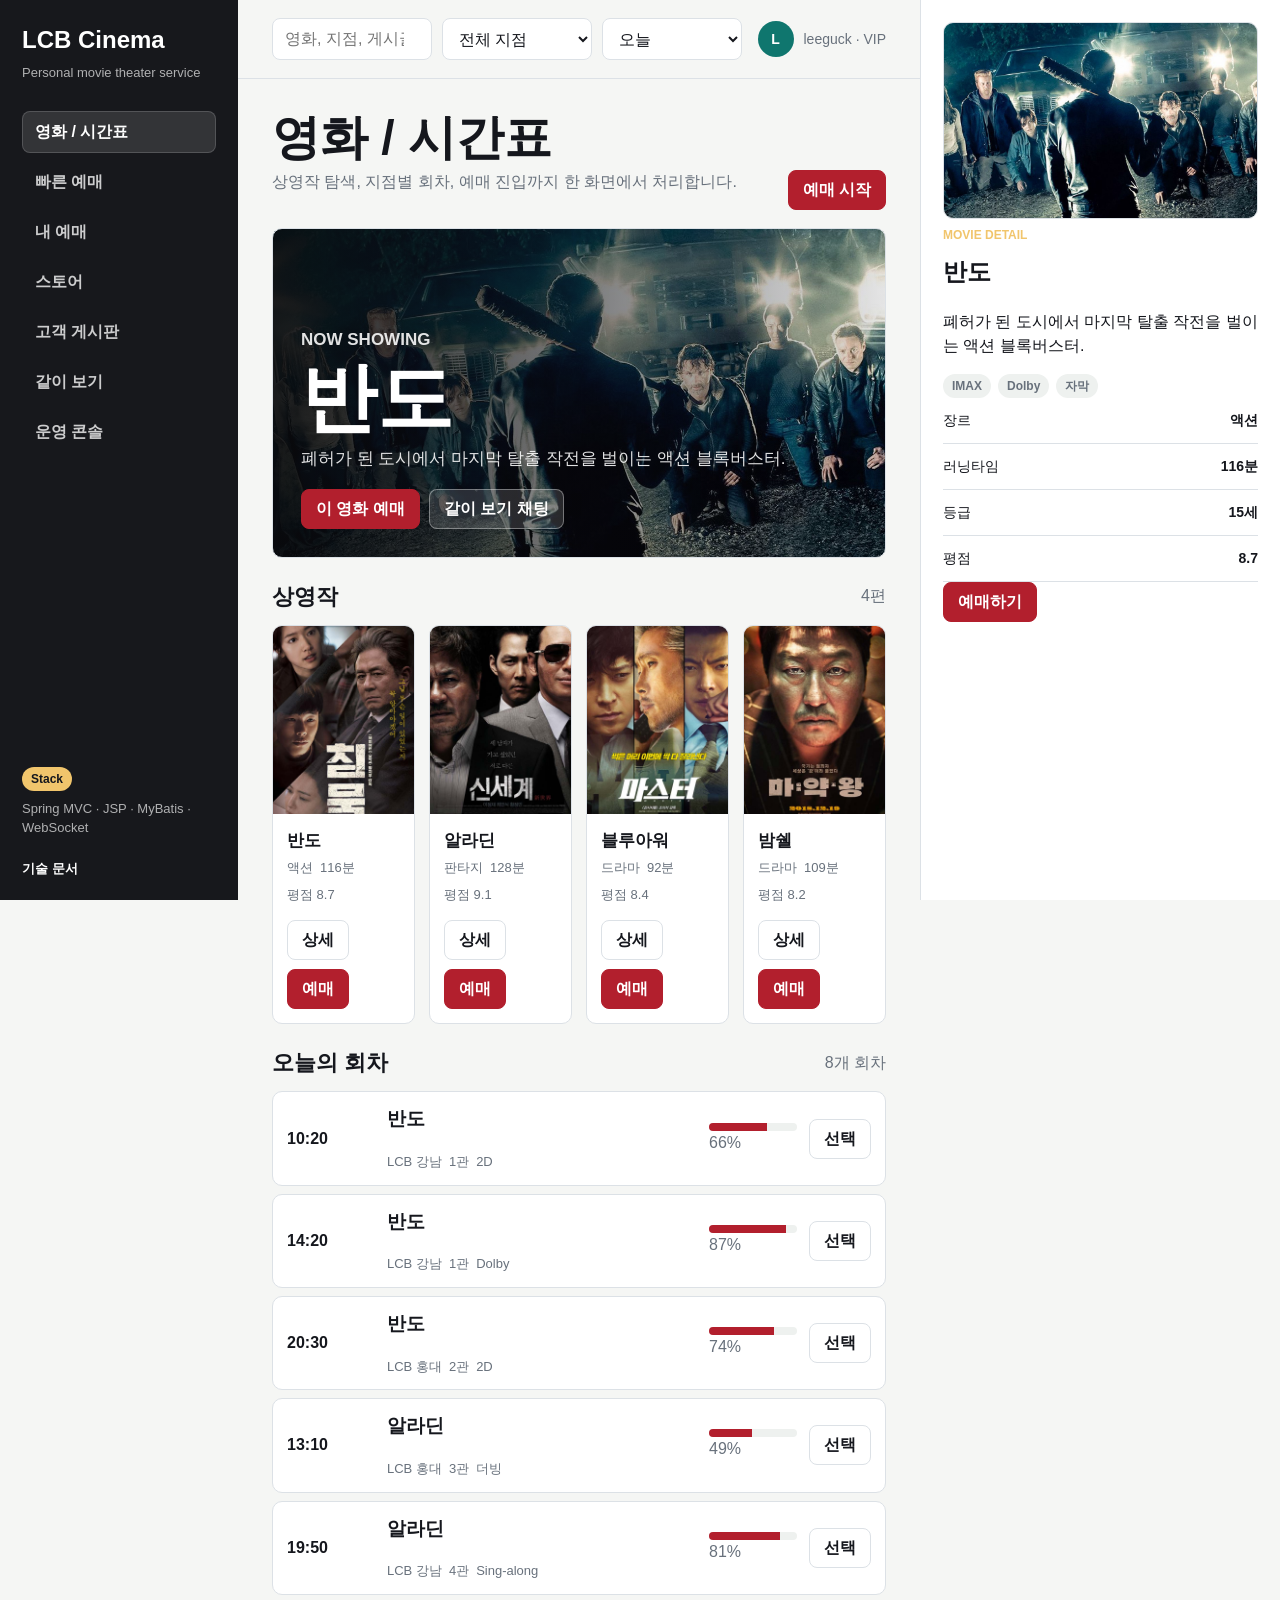
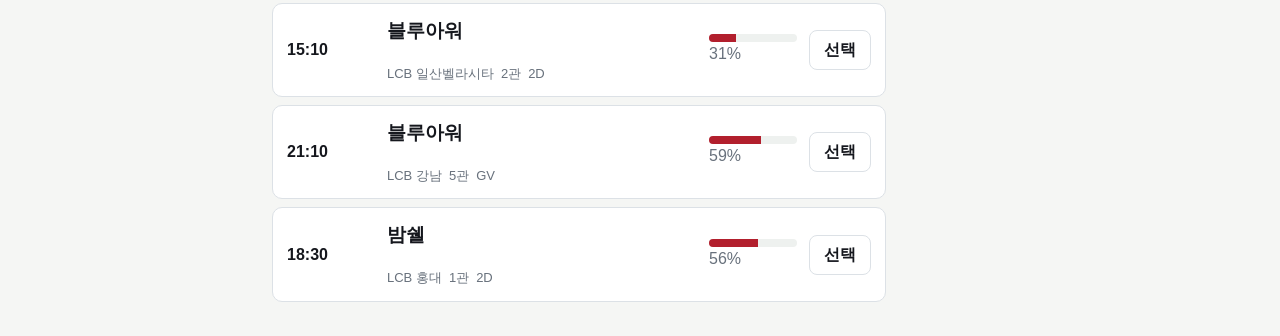
==== commit 6a633f3d: "Deepen LCB cinema portfolio experience" ====
--- a/index.html
+++ b/index.html
@@ -4,1387 +4,63 @@
   <meta charset="utf-8">
   <meta name="viewport" content="width=device-width, initial-scale=1">
   <title>LCB Cinema</title>
-  <link rel="icon" href="src/main/webapp/resources/assets/icons/favicon_LCB.png">
-  <style>
-    :root {
-      color-scheme: light;
-      --ink: #15171d;
-      --muted: #626a73;
-      --line: #d9dde3;
-      --paper: #f5f6f4;
-      --panel: #ffffff;
-      --panel-strong: #f0f2f1;
-      --red: #b21f2d;
-      --red-dark: #8d1724;
-      --teal: #0f766e;
-      --gold: #b98221;
-      --nav: #17181c;
-      --shadow: 0 16px 38px rgba(21, 23, 29, .12);
-    }
-
-    * {
-      box-sizing: border-box;
-    }
-
-    html {
-      scroll-behavior: smooth;
-    }
-
-    body {
-      margin: 0;
-      font-family: Arial, "Noto Sans KR", sans-serif;
-      color: var(--ink);
-      background: var(--paper);
-      line-height: 1.55;
-    }
-
-    button,
-    input,
-    select,
-    textarea {
-      font: inherit;
-    }
-
-    button {
-      cursor: pointer;
-    }
-
-    a {
-      color: inherit;
-      text-decoration: none;
-    }
-
-    .app {
-      min-height: 100vh;
-      display: grid;
-      grid-template-columns: 244px minmax(0, 1fr);
-    }
-
-    .rail {
-      position: sticky;
-      top: 0;
-      height: 100vh;
-      display: grid;
-      grid-template-rows: auto 1fr auto;
-      gap: 24px;
-      padding: 22px;
-      color: #fff;
-      background: var(--nav);
-      border-right: 1px solid rgba(255, 255, 255, .08);
-    }
-
-    .brand {
-      display: grid;
-      gap: 4px;
-    }
-
-    .brand strong {
-      font-size: 22px;
-      letter-spacing: 0;
-    }
-
-    .brand span {
-      color: rgba(255, 255, 255, .62);
-      font-size: 13px;
-    }
-
-    .nav {
-      display: grid;
-      align-content: start;
-      gap: 8px;
-    }
-
-    .nav button {
-      min-height: 42px;
-      display: flex;
-      align-items: center;
-      justify-content: flex-start;
-      gap: 10px;
-      padding: 0 12px;
-      border: 1px solid transparent;
-      border-radius: 6px;
-      color: rgba(255, 255, 255, .78);
-      background: transparent;
-      text-align: left;
-      font-weight: 700;
-    }
-
-    .nav button[aria-selected="true"] {
-      color: #fff;
-      background: rgba(255, 255, 255, .12);
-      border-color: rgba(255, 255, 255, .18);
-    }
-
-    .rail-foot {
-      display: grid;
-      gap: 10px;
-      color: rgba(255, 255, 255, .64);
-      font-size: 13px;
-    }
-
-    .rail-foot a {
-      color: #fff;
-      font-weight: 700;
-    }
-
-    .workspace {
-      min-width: 0;
-      display: grid;
-      grid-template-rows: auto 1fr;
-    }
-
-    .topbar {
-      position: sticky;
-      top: 0;
-      z-index: 5;
-      display: grid;
-      grid-template-columns: minmax(0, 1fr) auto;
-      align-items: center;
-      gap: 16px;
-      padding: 18px clamp(18px, 3vw, 36px);
-      background: rgba(245, 246, 244, .92);
-      backdrop-filter: blur(12px);
-      border-bottom: 1px solid var(--line);
-    }
-
-    .searchbar {
-      display: grid;
-      grid-template-columns: minmax(180px, 360px) 140px 150px;
-      gap: 10px;
-      align-items: center;
-    }
-
-    .searchbar input,
-    .searchbar select,
-    .field input,
-    .field select,
-    textarea {
-      width: 100%;
-      min-height: 40px;
-      padding: 0 12px;
-      border: 1px solid var(--line);
-      border-radius: 6px;
-      background: #fff;
-      color: var(--ink);
-    }
-
-    textarea {
-      min-height: 96px;
-      padding: 12px;
-      resize: vertical;
-    }
-
-    .account {
-      display: flex;
-      align-items: center;
-      gap: 10px;
-      color: var(--muted);
-      font-size: 14px;
-    }
-
-    .avatar {
-      width: 34px;
-      height: 34px;
-      display: grid;
-      place-items: center;
-      border-radius: 50%;
-      color: #fff;
-      background: var(--teal);
-      font-weight: 800;
-    }
-
-    .content {
-      min-width: 0;
-      padding: clamp(18px, 3vw, 36px);
-    }
-
-    .view {
-      display: none;
-    }
-
-    .view.active {
-      display: block;
-    }
-
-    .view-head {
-      display: flex;
-      justify-content: space-between;
-      gap: 18px;
-      align-items: flex-end;
-      margin-bottom: 18px;
-    }
-
-    .view-head h1,
-    .view-head h2,
-    .panel h2,
-    .panel h3,
-    .movie-card h3,
-    .store-card h3,
-    p {
-      margin-top: 0;
-      letter-spacing: 0;
-    }
-
-    .view-head h1 {
-      margin-bottom: 6px;
-      font-size: clamp(28px, 4vw, 44px);
-      line-height: 1.08;
-    }
-
-    .view-head p,
-    .muted {
-      color: var(--muted);
-    }
-
-    .kpis {
-      display: grid;
-      grid-template-columns: repeat(4, minmax(0, 1fr));
-      gap: 12px;
-      margin-bottom: 18px;
-    }
-
-    .kpi {
-      padding: 18px;
-      border: 1px solid var(--line);
-      border-left: 4px solid var(--teal);
-      border-radius: 8px;
-      background: var(--panel);
-    }
-
-    .kpi strong {
-      display: block;
-      font-size: 28px;
-      line-height: 1;
-    }
-
-    .kpi span {
-      display: block;
-      margin-top: 8px;
-      color: var(--muted);
-      font-size: 13px;
-    }
-
-    .layout {
-      display: grid;
-      grid-template-columns: minmax(0, 1fr) 360px;
-      gap: 18px;
-      align-items: start;
-    }
-
-    .panel {
-      border: 1px solid var(--line);
-      border-radius: 8px;
-      background: var(--panel);
-      box-shadow: 0 1px 0 rgba(21, 23, 29, .03);
-    }
-
-    .panel.pad {
-      padding: 20px;
-    }
-
-    .spotlight {
-      min-height: 360px;
-      display: grid;
-      align-items: end;
-      padding: 28px;
-      color: #fff;
-      overflow: hidden;
-      background:
-        linear-gradient(90deg, rgba(12, 13, 16, .90), rgba(12, 13, 16, .54), rgba(12, 13, 16, .10)),
-        url("src/main/webapp/resources/assets/img/main_slider01_2000.jpg") center / cover;
-    }
-
-    .spotlight .copy {
-      max-width: 620px;
-    }
-
-    .eyebrow {
-      margin: 0 0 10px;
-      color: #f1c56c;
-      font-size: 12px;
-      font-weight: 800;
-      text-transform: uppercase;
-    }
-
-    .spotlight h2 {
-      margin: 0 0 12px;
-      font-size: clamp(36px, 6vw, 72px);
-      line-height: .96;
-    }
-
-    .spotlight p {
-      max-width: 620px;
-      color: rgba(255, 255, 255, .86);
-      font-size: 17px;
-    }
-
-    .actions {
-      display: flex;
-      flex-wrap: wrap;
-      gap: 10px;
-      margin-top: 20px;
-    }
-
-    .btn {
-      min-height: 40px;
-      display: inline-flex;
-      align-items: center;
-      justify-content: center;
-      gap: 8px;
-      padding: 0 14px;
-      border: 1px solid var(--line);
-      border-radius: 6px;
-      color: var(--ink);
-      background: #fff;
-      font-weight: 800;
-    }
-
-    .btn.primary {
-      color: #fff;
-      border-color: var(--red);
-      background: var(--red);
-    }
-
-    .btn.dark {
-      color: #fff;
-      border-color: rgba(255, 255, 255, .38);
-      background: rgba(255, 255, 255, .12);
-    }
-
-    .section-title {
-      display: flex;
-      align-items: center;
-      justify-content: space-between;
-      gap: 12px;
-      margin: 22px 0 12px;
-    }
-
-    .section-title h2 {
-      margin: 0;
-      font-size: 22px;
-    }
-
-    .movie-grid {
-      display: grid;
-      grid-template-columns: repeat(4, minmax(0, 1fr));
-      gap: 14px;
-    }
-
-    .movie-card,
-    .store-card,
-    .ticket-card,
-    .board-row {
-      border: 1px solid var(--line);
-      border-radius: 8px;
-      background: var(--panel);
-      overflow: hidden;
-    }
-
-    .movie-card {
-      display: grid;
-      grid-template-rows: auto 1fr;
-    }
-
-    .movie-card img {
-      width: 100%;
-      aspect-ratio: 3 / 4;
-      object-fit: cover;
-      background: var(--panel-strong);
-    }
-
-    .movie-card .body,
-    .store-card .body,
-    .ticket-card,
-    .board-row {
-      padding: 14px;
-    }
-
-    .movie-card h3,
-    .store-card h3 {
-      margin-bottom: 4px;
-      font-size: 17px;
-    }
-
-    .meta {
-      display: flex;
-      flex-wrap: wrap;
-      gap: 8px;
-      color: var(--muted);
-      font-size: 13px;
-    }
-
-    .pill {
-      display: inline-flex;
-      align-items: center;
-      min-height: 24px;
-      padding: 0 9px;
-      border-radius: 999px;
-      color: var(--muted);
-      background: var(--panel-strong);
-      font-size: 12px;
-      font-weight: 700;
-    }
-
-    .detail-poster {
-      width: 100%;
-      aspect-ratio: 16 / 10;
-      object-fit: cover;
-      border-radius: 8px;
-      border: 1px solid var(--line);
-      margin-bottom: 14px;
-    }
-
-    .showtimes {
-      display: grid;
-      grid-template-columns: repeat(3, minmax(0, 1fr));
-      gap: 8px;
-    }
-
-    .showtime {
-      min-height: 42px;
-      border: 1px solid var(--line);
-      border-radius: 6px;
-      background: #fff;
-      font-weight: 800;
-    }
-
-    .showtime[aria-pressed="true"] {
-      color: #fff;
-      border-color: var(--teal);
-      background: var(--teal);
-    }
-
-    .booking-grid {
-      display: grid;
-      grid-template-columns: 280px minmax(0, 1fr) 320px;
-      gap: 18px;
-      align-items: start;
-    }
-
-    .field {
-      display: grid;
-      gap: 7px;
-      margin-bottom: 14px;
-    }
-
-    .field label {
-      font-size: 13px;
-      font-weight: 800;
-    }
-
-    .screen {
-      margin: 4px 0 22px;
-      padding: 14px;
-      border-radius: 8px;
-      color: #fff;
-      text-align: center;
-      background: #242936;
-      box-shadow: var(--shadow);
-      font-weight: 800;
-    }
-
-    .seat-map {
-      display: grid;
-      grid-template-columns: repeat(10, minmax(32px, 1fr));
-      gap: 8px;
-    }
-
-    .seat {
-      aspect-ratio: 1;
-      border: 1px solid #c3cad4;
-      border-radius: 6px;
-      background: #fff;
-      color: var(--ink);
-      font-weight: 800;
-    }
-
-    .seat[aria-pressed="true"] {
-      color: #fff;
-      border-color: var(--teal);
-      background: var(--teal);
-    }
-
-    .seat:disabled {
-      color: #fff;
-      border-color: #8f98a3;
-      background: #8f98a3;
-      cursor: not-allowed;
-    }
-
-    .legend {
-      display: flex;
-      flex-wrap: wrap;
-      gap: 12px;
-      margin-top: 16px;
-      color: var(--muted);
-      font-size: 13px;
-    }
-
-    .dot {
-      display: inline-block;
-      width: 12px;
-      height: 12px;
-      margin-right: 5px;
-      border-radius: 3px;
-      border: 1px solid var(--line);
-      vertical-align: -1px;
-      background: #fff;
-    }
-
-    .dot.selected {
-      border-color: var(--teal);
-      background: var(--teal);
-    }
-
-    .dot.sold {
-      border-color: #8f98a3;
-      background: #8f98a3;
-    }
-
-    .summary-row {
-      display: flex;
-      justify-content: space-between;
-      gap: 14px;
-      padding: 12px 0;
-      border-bottom: 1px solid var(--line);
-      font-size: 14px;
-    }
-
-    .summary-row strong {
-      text-align: right;
-    }
-
-    .toast {
-      min-height: 22px;
-      margin-top: 12px;
-      color: var(--teal);
-      font-weight: 800;
-      font-size: 14px;
-    }
-
-    .ticket-list,
-    .board-list,
-    .chat-list {
-      display: grid;
-      gap: 10px;
-    }
-
-    .ticket-card {
-      display: grid;
-      grid-template-columns: 72px 1fr auto;
-      gap: 14px;
-      align-items: center;
-    }
-
-    .ticket-card img {
-      width: 72px;
-      height: 96px;
-      object-fit: cover;
-      border-radius: 6px;
-    }
-
-    .store-grid {
-      display: grid;
-      grid-template-columns: repeat(3, minmax(0, 1fr));
-      gap: 14px;
-    }
-
-    .store-card img {
-      width: 100%;
-      aspect-ratio: 16 / 10;
-      object-fit: cover;
-    }
-
-    .cart-line {
-      display: flex;
-      justify-content: space-between;
-      gap: 10px;
-      padding: 10px 0;
-      border-bottom: 1px solid var(--line);
-      font-size: 14px;
-    }
-
-    .board-row {
-      display: grid;
-      grid-template-columns: 120px minmax(0, 1fr) auto;
-      align-items: center;
-      gap: 14px;
-    }
-
-    .board-row h3 {
-      margin: 0 0 4px;
-      font-size: 16px;
-    }
-
-    .watch-grid {
-      display: grid;
-      grid-template-columns: minmax(0, 1fr) 360px;
-      gap: 18px;
-      align-items: stretch;
-    }
-
-    .video-box {
-      min-height: 420px;
-      border-radius: 8px;
-      overflow: hidden;
-      background: #000;
-    }
-
-    .video-box iframe {
-      width: 100%;
-      height: 100%;
-      min-height: 420px;
-      border: 0;
-    }
-
-    .chat-panel {
-      display: grid;
-      grid-template-rows: auto 1fr auto;
-      max-height: 560px;
-    }
-
-    .chat-list {
-      overflow: auto;
-      padding-right: 4px;
-    }
-
-    .chat-message {
-      padding: 10px 12px;
-      border-radius: 8px;
-      background: var(--panel-strong);
-      font-size: 14px;
-    }
-
-    .chat-message.mine {
-      color: #fff;
-      background: var(--teal);
-    }
-
-    .chat-input {
-      display: grid;
-      grid-template-columns: 1fr auto;
-      gap: 8px;
-      margin-top: 12px;
-    }
-
-    .admin-grid {
-      display: grid;
-      grid-template-columns: 1fr 1fr;
-      gap: 18px;
-    }
-
-    table {
-      width: 100%;
-      border-collapse: collapse;
-      font-size: 14px;
-    }
-
-    th,
-    td {
-      padding: 11px 10px;
-      border-bottom: 1px solid var(--line);
-      text-align: left;
-    }
-
-    th {
-      color: var(--muted);
-      font-size: 12px;
-      text-transform: uppercase;
-    }
-
-    .bar {
-      height: 8px;
-      border-radius: 999px;
-      background: var(--panel-strong);
-      overflow: hidden;
-    }
-
-    .bar span {
-      display: block;
-      height: 100%;
-      background: var(--red);
-    }
-
-    @media (max-width: 1180px) {
-      .movie-grid,
-      .store-grid {
-        grid-template-columns: repeat(2, minmax(0, 1fr));
-      }
-
-      .layout,
-      .booking-grid,
-      .watch-grid,
-      .admin-grid {
-        grid-template-columns: 1fr;
-      }
-    }
-
-    @media (max-width: 820px) {
-      .app {
-        grid-template-columns: 1fr;
-      }
-
-      .rail {
-        position: static;
-        height: auto;
-        grid-template-rows: auto auto;
-      }
-
-      .rail-foot {
-        display: none;
-      }
-
-      .nav {
-        grid-template-columns: repeat(3, minmax(0, 1fr));
-      }
-
-      .nav button {
-        justify-content: center;
-      }
-
-      .topbar,
-      .searchbar {
-        grid-template-columns: 1fr;
-      }
-
-      .account {
-        justify-content: flex-start;
-      }
-
-      .kpis,
-      .movie-grid,
-      .store-grid {
-        grid-template-columns: 1fr;
-      }
-
-      .seat-map {
-        gap: 5px;
-      }
-
-      .board-row,
-      .ticket-card {
-        grid-template-columns: 1fr;
-      }
-    }
-  </style>
+  <link rel="icon" href="favicon.ico">
+  <link rel="stylesheet" href="portfolio/app.css">
 </head>
 <body>
-  <div class="app">
-    <aside class="rail">
-      <div class="brand">
+  <div class="app-shell">
+    <aside class="sidebar">
+      <a class="brand" href="#catalog" aria-label="LCB Cinema home">
         <strong>LCB Cinema</strong>
-        <span>Movie theater service portfolio</span>
-      </div>
-      <nav class="nav" aria-label="주요 화면">
-        <button type="button" data-view="movies" aria-selected="true">영화</button>
-        <button type="button" data-view="booking" aria-selected="false">예매</button>
-        <button type="button" data-view="tickets" aria-selected="false">내 예매</button>
-        <button type="button" data-view="store" aria-selected="false">스토어</button>
-        <button type="button" data-view="community" aria-selected="false">게시판</button>
-        <button type="button" data-view="watch" aria-selected="false">같이 보기</button>
-        <button type="button" data-view="admin" aria-selected="false">운영</button>
+        <span>Personal movie theater service</span>
+      </a>
+
+      <nav class="nav" aria-label="LCB Cinema sections">
+        <a href="#catalog" data-route="catalog">영화 / 시간표</a>
+        <a href="#booking" data-route="booking">빠른 예매</a>
+        <a href="#tickets" data-route="tickets">내 예매</a>
+        <a href="#store" data-route="store">스토어</a>
+        <a href="#community" data-route="community">고객 게시판</a>
+        <a href="#watch" data-route="watch">같이 보기</a>
+        <a href="#ops" data-route="ops">운영 콘솔</a>
       </nav>
-      <div class="rail-foot">
-        <span>Java Spring MVC · JSP · MyBatis · WebSocket</span>
-        <a href="docs/">기술 문서 보기</a>
+
+      <div class="stack small">
+        <span class="label">Stack</span>
+        <p>Spring MVC · JSP · MyBatis · WebSocket</p>
+        <a class="text-link" href="docs/">기술 문서</a>
       </div>
     </aside>
 
-    <div class="workspace">
+    <section class="workspace">
       <header class="topbar">
-        <div class="searchbar">
-          <input id="globalSearch" type="search" placeholder="영화, 게시글, 상품 검색">
-          <select id="branchFilter" aria-label="극장 선택">
-            <option>LCB 강남</option>
-            <option>LCB 홍대</option>
-            <option>LCB 일산벨라시타</option>
+        <div class="search">
+          <input id="searchInput" type="search" placeholder="영화, 지점, 게시글 검색">
+          <select id="branchInput" aria-label="지점">
+            <option value="all">전체 지점</option>
+            <option value="gangnam">LCB 강남</option>
+            <option value="hongdae">LCB 홍대</option>
+            <option value="ilsan">LCB 일산벨라시타</option>
           </select>
-          <select id="dayFilter" aria-label="날짜 선택">
-            <option>오늘</option>
-            <option>내일</option>
-            <option>이번 주말</option>
+          <select id="dayInput" aria-label="상영일">
+            <option value="today">오늘</option>
+            <option value="tomorrow">내일</option>
+            <option value="weekend">이번 주말</option>
           </select>
         </div>
-        <div class="account">
-          <div class="avatar">L</div>
+        <div class="user-chip">
+          <span class="avatar">L</span>
           <span>leeguck · VIP</span>
         </div>
       </header>
 
-      <main class="content">
-        <section class="view active" id="view-movies">
-          <div class="view-head">
-            <div>
-              <h1>영화관 서비스 대시보드</h1>
-              <p>영화 탐색부터 예매, 스토어, 커뮤니티, 같이 보기 채팅까지 하나의 흐름으로 구성했습니다.</p>
-            </div>
-            <a class="btn" href="README.md">README</a>
-          </div>
+      <main id="view" class="view" tabindex="-1"></main>
+    </section>
 
-          <div class="kpis">
-            <div class="kpi"><strong>7</strong><span>주요 서비스 모듈</span></div>
-            <div class="kpi"><strong>70</strong><span>상영관 좌석 시뮬레이션</span></div>
-            <div class="kpi"><strong>3</strong><span>극장 지점 예매 흐름</span></div>
-            <div class="kpi"><strong>Live</strong><span>WebSocket 채팅 구조 포함</span></div>
-          </div>
-
-          <div class="layout">
-            <div>
-              <section class="panel spotlight">
-                <div class="copy">
-                  <p class="eyebrow">Personal cinema platform</p>
-                  <h2>LCB Cinema</h2>
-                  <p>영화 상세, 시간표, 좌석 선택, 결제 요약, 예매 내역, 스토어 주문, 고객 게시판, 같이 보기 채팅을 한 화면에서 검토할 수 있는 개인 프로젝트 포트폴리오입니다.</p>
-                  <div class="actions">
-                    <button class="btn primary" type="button" data-jump="booking">예매 시작</button>
-                    <button class="btn dark" type="button" data-jump="watch">같이 보기 채팅</button>
-                  </div>
-                </div>
-              </section>
-
-              <div class="section-title">
-                <h2>현재 상영작</h2>
-                <span class="muted" id="movieCount"></span>
-              </div>
-              <div class="movie-grid" id="movieGrid"></div>
-            </div>
-
-            <aside class="panel pad" id="movieDetail"></aside>
-          </div>
-        </section>
-
-        <section class="view" id="view-booking">
-          <div class="view-head">
-            <div>
-              <h1>빠른 예매</h1>
-              <p>영화, 지점, 상영 시간을 고르고 좌석을 선택하면 내 예매에 즉시 반영됩니다.</p>
-            </div>
-          </div>
-          <div class="booking-grid">
-            <section class="panel pad">
-              <h2>상영 조건</h2>
-              <div class="field">
-                <label for="bookingMovie">영화</label>
-                <select id="bookingMovie"></select>
-              </div>
-              <div class="field">
-                <label for="bookingBranch">극장</label>
-                <select id="bookingBranch">
-                  <option>LCB 강남 1관</option>
-                  <option>LCB 홍대 2관</option>
-                  <option>LCB 일산벨라시타 3관</option>
-                </select>
-              </div>
-              <div class="field">
-                <label for="bookingTime">상영 시간</label>
-                <select id="bookingTime"></select>
-              </div>
-              <div class="field">
-                <label for="bookingPeople">인원</label>
-                <select id="bookingPeople">
-                  <option value="1">성인 1명</option>
-                  <option value="2" selected>성인 2명</option>
-                  <option value="3">성인 3명</option>
-                  <option value="4">성인 4명</option>
-                </select>
-              </div>
-            </section>
-
-            <section class="panel pad">
-              <h2>좌석 선택</h2>
-              <div class="screen">SCREEN</div>
-              <div class="seat-map" id="seatMap"></div>
-              <div class="legend">
-                <span><i class="dot"></i>선택 가능</span>
-                <span><i class="dot selected"></i>선택됨</span>
-                <span><i class="dot sold"></i>예매 완료</span>
-              </div>
-            </section>
-
-            <aside class="panel pad">
-              <h2>예매 요약</h2>
-              <div id="bookingSummary"></div>
-              <button class="btn primary" type="button" id="confirmBooking">예매 확정</button>
-              <div class="toast" id="bookingToast" role="status" aria-live="polite"></div>
-            </aside>
-          </div>
-        </section>
-
-        <section class="view" id="view-tickets">
-          <div class="view-head">
-            <div>
-              <h1>내 예매</h1>
-              <p>확정된 티켓과 관람 예정 내역을 확인합니다.</p>
-            </div>
-          </div>
-          <div class="ticket-list" id="ticketList"></div>
-        </section>
-
-        <section class="view" id="view-store">
-          <div class="view-head">
-            <div>
-              <h1>스토어</h1>
-              <p>팝콘, 음료, 콤보 상품을 담고 주문 금액을 계산합니다.</p>
-            </div>
-          </div>
-          <div class="layout">
-            <div class="store-grid" id="storeGrid"></div>
-            <aside class="panel pad">
-              <h2>장바구니</h2>
-              <div id="cartList"></div>
-              <button class="btn primary" type="button" id="checkoutStore">스토어 주문</button>
-              <div class="toast" id="storeToast" role="status" aria-live="polite"></div>
-            </aside>
-          </div>
-        </section>
-
-        <section class="view" id="view-community">
-          <div class="view-head">
-            <div>
-              <h1>고객 게시판</h1>
-              <p>공지, Q&A, 분실물 문의를 한 화면에서 관리합니다.</p>
-            </div>
-          </div>
-          <div class="layout">
-            <div class="board-list" id="boardList"></div>
-            <aside class="panel pad">
-              <h2>문의 작성</h2>
-              <div class="field">
-                <label for="postType">분류</label>
-                <select id="postType">
-                  <option>Q&A</option>
-                  <option>분실물</option>
-                  <option>관람 문의</option>
-                </select>
-              </div>
-              <div class="field">
-                <label for="postTitle">제목</label>
-                <input id="postTitle" type="text" value="예매 취소 가능 시간을 알고 싶습니다">
-              </div>
-              <div class="field">
-                <label for="postBody">내용</label>
-                <textarea id="postBody">오늘 저녁 상영 회차 예매를 변경할 수 있는지 확인 부탁드립니다.</textarea>
-              </div>
-              <button class="btn primary" type="button" id="submitPost">문의 등록</button>
-              <div class="toast" id="postToast" role="status" aria-live="polite"></div>
-            </aside>
-          </div>
-        </section>
-
-        <section class="view" id="view-watch">
-          <div class="view-head">
-            <div>
-              <h1>같이 보기</h1>
-              <p>상영 영상과 실시간 채팅을 나란히 배치한 WebSocket 기능 화면입니다.</p>
-            </div>
-          </div>
-          <div class="watch-grid">
-            <section class="video-box">
-              <iframe src="https://www.youtube.com/embed/PVP5ZJuI57c?autoplay=0" title="LCB 같이 보기 영상" allowfullscreen></iframe>
-            </section>
-            <aside class="panel pad chat-panel">
-              <div>
-                <h2>관람 채팅</h2>
-                <p class="muted">Spring WebSocket/SockJS 구조를 기준으로 한 UI입니다.</p>
-              </div>
-              <div class="chat-list" id="chatList"></div>
-              <div class="chat-input">
-                <input id="chatInput" type="text" value="이 장면 분위기 좋네요">
-                <button class="btn primary" type="button" id="sendChat">전송</button>
-              </div>
-            </aside>
-          </div>
-        </section>
-
-        <section class="view" id="view-admin">
-          <div class="view-head">
-            <div>
-              <h1>운영 현황</h1>
-              <p>상영 회차, 좌석 점유율, 주문 상태를 운영자 시점으로 확인합니다.</p>
-            </div>
-          </div>
-          <div class="admin-grid">
-            <section class="panel pad">
-              <h2>상영 회차 점유율</h2>
-              <table>
-                <thead>
-                  <tr><th>영화</th><th>관</th><th>점유율</th></tr>
-                </thead>
-                <tbody id="occupancyRows"></tbody>
-              </table>
-            </section>
-            <section class="panel pad">
-              <h2>오늘 처리할 일</h2>
-              <div class="board-list">
-                <div class="board-row"><span class="pill">정산</span><div><h3>스토어 주문 픽업 8건</h3><p class="muted">팝콘 콤보 재고 확인 필요</p></div><strong>10:30</strong></div>
-                <div class="board-row"><span class="pill">응대</span><div><h3>Q&A 답변 대기 3건</h3><p class="muted">환불, 좌석 변경, 주차 문의</p></div><strong>12:00</strong></div>
-                <div class="board-row"><span class="pill">상영</span><div><h3>20:30 회차 매진 임박</h3><p class="muted">잔여 좌석 9석</p></div><strong>20:30</strong></div>
-              </div>
-            </section>
-          </div>
-        </section>
-      </main>
-    </div>
+    <aside id="inspector" class="inspector" aria-label="상세 패널"></aside>
   </div>
 
-  <script>
-    const money = new Intl.NumberFormat("ko-KR");
-    const movies = [
-      {
-        id: "bando",
-        title: "반도",
-        genre: "액션",
-        runtime: "116분",
-        rating: "15세",
-        score: "8.7",
-        poster: "src/main/webapp/resources/assets/img/poster01@2.jpg",
-        hero: "src/main/webapp/resources/assets/img/main_slider01_2000.jpg",
-        synopsis: "폐허가 된 도시를 배경으로 생존자들이 마지막 탈출 작전을 벌이는 액션 영화입니다.",
-        times: ["10:20", "14:20", "17:40", "20:30"]
-      },
-      {
-        id: "aladdin",
-        title: "알라딘",
-        genre: "판타지",
-        runtime: "128분",
-        rating: "전체",
-        score: "9.1",
-        poster: "src/main/webapp/resources/assets/img/poster02@2.jpg",
-        hero: "src/main/webapp/resources/assets/img/main_slider02_2000.jpg",
-        synopsis: "음악과 모험을 함께 즐길 수 있는 가족 관람 추천작입니다.",
-        times: ["09:40", "13:10", "16:20", "19:50"]
-      },
-      {
-        id: "bluehour",
-        title: "블루아워",
-        genre: "드라마",
-        runtime: "92분",
-        rating: "12세",
-        score: "8.4",
-        poster: "src/main/webapp/resources/assets/img/poster03@2.jpg",
-        hero: "src/main/webapp/resources/assets/img/main_slider03_2000.jpg",
-        synopsis: "일상과 여행 사이에서 관계의 온도를 따라가는 섬세한 드라마입니다.",
-        times: ["11:00", "15:10", "18:00", "21:10"]
-      },
-      {
-        id: "bombshell",
-        title: "밤쉘",
-        genre: "드라마",
-        runtime: "109분",
-        rating: "15세",
-        score: "8.2",
-        poster: "src/main/webapp/resources/assets/img/poster04@2.jpg",
-        hero: "src/main/webapp/resources/assets/img/movie.jpg",
-        synopsis: "조직과 권력, 침묵을 깨는 사람들의 이야기를 다룬 실화 기반 드라마입니다.",
-        times: ["10:50", "14:50", "18:30", "22:00"]
-      }
-    ];
-
-    const storeItems = [
-      { id: "combo", title: "LCB 시그니처 콤보", desc: "카라멜 팝콘 L + 탄산 2잔", price: 15500, image: "src/main/webapp/resources/assets/img/card01@2.jpg" },
-      { id: "popcorn", title: "더블 치즈 팝콘", desc: "진한 치즈 시즈닝과 고소한 팝콘", price: 8500, image: "src/main/webapp/resources/assets/img/card02@2.jpg" },
-      { id: "drink", title: "제로 탄산 세트", desc: "제로 콜라 2잔과 얼음컵", price: 6500, image: "src/main/webapp/resources/assets/img/card03@2.jpg" }
-    ];
-
-    const state = {
-      currentView: "movies",
-      selectedMovieId: "bando",
-      selectedSeats: new Set(["C5", "C6"]),
-      soldSeats: new Set(["A3", "A4", "B8", "C2", "D7", "E1", "F9", "G10"]),
-      tickets: [
-        { id: "T2026070601", movieId: "aladdin", branch: "LCB 홍대 2관", time: "내일 19:50", seats: ["D4", "D5"], price: 24000, status: "예매 완료" }
-      ],
-      cart: {},
-      posts: [
-        { type: "공지", title: "주말 심야 상영 회차 추가 안내", desc: "강남, 홍대 지점의 토요일 22:00 이후 회차가 추가되었습니다.", status: "게시중" },
-        { type: "Q&A", title: "온라인 예매 취소는 언제까지 가능한가요?", desc: "상영 20분 전까지 마이페이지에서 직접 취소할 수 있습니다.", status: "답변 완료" },
-        { type: "분실물", title: "일산 3관 검은색 카드지갑", desc: "상영 종료 후 접수된 분실물을 보관 중입니다.", status: "보관중" }
-      ],
-      chat: [
-        { name: "min", text: "입장했습니다. 화면 잘 보여요.", mine: false },
-        { name: "lcb", text: "상영 시작 전 채팅 테스트 중입니다.", mine: true },
-        { name: "seo", text: "같이 보기 기능 괜찮네요.", mine: false }
-      ]
-    };
-
-    function movieById(id) {
-      return movies.find((movie) => movie.id === id) || movies[0];
-    }
-
-    function setView(view) {
-      state.currentView = view;
-      document.querySelectorAll(".view").forEach((section) => section.classList.toggle("active", section.id === `view-${view}`));
-      document.querySelectorAll(".nav button").forEach((button) => button.setAttribute("aria-selected", String(button.dataset.view === view)));
-      if (view === "booking") renderBooking();
-      if (view === "tickets") renderTickets();
-      if (view === "store") renderStore();
-      if (view === "community") renderCommunity();
-      if (view === "watch") renderChat();
-      if (view === "admin") renderAdmin();
-    }
-
-    function renderMovies() {
-      const query = document.getElementById("globalSearch").value.trim().toLowerCase();
-      const filtered = movies.filter((movie) => `${movie.title} ${movie.genre}`.toLowerCase().includes(query));
-      document.getElementById("movieCount").textContent = `${filtered.length}편 표시 중`;
-      document.getElementById("movieGrid").innerHTML = filtered.map((movie) => `
-        <article class="movie-card">
-          <img src="${movie.poster}" alt="${movie.title} 포스터">
-          <div class="body">
-            <h3>${movie.title}</h3>
-            <div class="meta"><span>${movie.genre}</span><span>${movie.runtime}</span><span>평점 ${movie.score}</span></div>
-            <div class="actions">
-              <button class="btn" type="button" data-select-movie="${movie.id}">상세</button>
-              <button class="btn primary" type="button" data-book-movie="${movie.id}">예매</button>
-            </div>
-          </div>
-        </article>
-      `).join("");
-      renderMovieDetail();
-    }
-
-    function renderMovieDetail() {
-      const movie = movieById(state.selectedMovieId);
-      document.getElementById("movieDetail").innerHTML = `
-        <img class="detail-poster" src="${movie.hero}" alt="${movie.title} 스틸컷">
-        <p class="eyebrow">Movie detail</p>
-        <h2>${movie.title}</h2>
-        <p>${movie.synopsis}</p>
-        <div class="meta"><span class="pill">${movie.genre}</span><span class="pill">${movie.runtime}</span><span class="pill">${movie.rating}</span><span class="pill">평점 ${movie.score}</span></div>
-        <div class="section-title"><h2>오늘 상영 시간</h2></div>
-        <div class="showtimes">${movie.times.map((time) => `<button class="showtime" type="button" data-book-time="${movie.id}|${time}">${time}</button>`).join("")}</div>
-      `;
-    }
-
-    function renderBooking() {
-      const movie = movieById(state.selectedMovieId);
-      document.getElementById("bookingMovie").innerHTML = movies.map((item) => `<option value="${item.id}" ${item.id === movie.id ? "selected" : ""}>${item.title}</option>`).join("");
-      document.getElementById("bookingTime").innerHTML = movie.times.map((time) => `<option>${document.getElementById("dayFilter").value} ${time}</option>`).join("");
-      renderSeats();
-      renderBookingSummary();
-    }
-
-    function renderSeats() {
-      const rows = ["A", "B", "C", "D", "E", "F", "G"];
-      document.getElementById("seatMap").innerHTML = rows.flatMap((row) => {
-        return Array.from({ length: 10 }, (_, index) => {
-          const seat = `${row}${index + 1}`;
-          const selected = state.selectedSeats.has(seat);
-          const sold = state.soldSeats.has(seat);
-          return `<button class="seat" type="button" data-seat="${seat}" aria-pressed="${selected}" ${sold ? "disabled" : ""}>${seat}</button>`;
-        });
-      }).join("");
-    }
-
-    function renderBookingSummary() {
-      const movie = movieById(state.selectedMovieId);
-      const seats = Array.from(state.selectedSeats).sort();
-      const price = seats.length * 12000;
-      document.getElementById("bookingSummary").innerHTML = `
-        <div class="summary-row"><span>영화</span><strong>${movie.title}</strong></div>
-        <div class="summary-row"><span>극장</span><strong>${document.getElementById("bookingBranch").value}</strong></div>
-        <div class="summary-row"><span>시간</span><strong>${document.getElementById("bookingTime").value || "선택 전"}</strong></div>
-        <div class="summary-row"><span>좌석</span><strong>${seats.length ? seats.join(", ") : "선택 전"}</strong></div>
-        <div class="summary-row"><span>금액</span><strong>${money.format(price)}원</strong></div>
-      `;
-    }
-
-    function renderTickets() {
-      document.getElementById("ticketList").innerHTML = state.tickets.map((ticket) => {
-        const movie = movieById(ticket.movieId);
-        return `
-          <article class="ticket-card">
-            <img src="${movie.poster}" alt="${movie.title} 포스터">
-            <div>
-              <h2>${movie.title}</h2>
-              <p class="muted">${ticket.branch} · ${ticket.time} · ${ticket.seats.join(", ")}</p>
-              <span class="pill">${ticket.id}</span>
-            </div>
-            <strong>${ticket.status}</strong>
-          </article>
-        `;
-      }).join("");
-    }
-
-    function renderStore() {
-      document.getElementById("storeGrid").innerHTML = storeItems.map((item) => `
-        <article class="store-card">
-          <img src="${item.image}" alt="${item.title}">
-          <div class="body">
-            <h3>${item.title}</h3>
-            <p class="muted">${item.desc}</p>
-            <div class="summary-row"><span>${money.format(item.price)}원</span><button class="btn" type="button" data-cart="${item.id}">담기</button></div>
-          </div>
-        </article>
-      `).join("");
-      renderCart();
-    }
-
-    function renderCart() {
-      const entries = Object.entries(state.cart);
-      const total = entries.reduce((sum, [id, count]) => sum + storeItems.find((item) => item.id === id).price * count, 0);
-      document.getElementById("cartList").innerHTML = entries.length ? entries.map(([id, count]) => {
-        const item = storeItems.find((entry) => entry.id === id);
-        return `<div class="cart-line"><span>${item.title} x ${count}</span><strong>${money.format(item.price * count)}원</strong></div>`;
-      }).join("") + `<div class="summary-row"><span>합계</span><strong>${money.format(total)}원</strong></div>` : `<p class="muted">담긴 상품이 없습니다.</p>`;
-    }
-
-    function renderCommunity() {
-      document.getElementById("boardList").innerHTML = state.posts.map((post) => `
-        <article class="board-row">
-          <span class="pill">${post.type}</span>
-          <div>
-            <h3>${post.title}</h3>
-            <p class="muted">${post.desc}</p>
-          </div>
-          <strong>${post.status}</strong>
-        </article>
-      `).join("");
-    }
-
-    function renderChat() {
-      document.getElementById("chatList").innerHTML = state.chat.map((message) => `
-        <div class="chat-message ${message.mine ? "mine" : ""}">
-          <strong>${message.name}</strong><br>${message.text}
-        </div>
-      `).join("");
-      document.getElementById("chatList").scrollTop = document.getElementById("chatList").scrollHeight;
-    }
-
-    function renderAdmin() {
-      const rows = movies.map((movie, index) => {
-        const percent = [82, 64, 51, 73][index];
-        return `<tr><td>${movie.title}</td><td>${index + 1}관</td><td><div class="bar"><span style="width:${percent}%"></span></div><span class="muted">${percent}%</span></td></tr>`;
-      }).join("");
-      document.getElementById("occupancyRows").innerHTML = rows;
-    }
-
-    document.addEventListener("click", (event) => {
-      const viewButton = event.target.closest("[data-view]");
-      if (viewButton) setView(viewButton.dataset.view);
-
-      const jumpButton = event.target.closest("[data-jump]");
-      if (jumpButton) setView(jumpButton.dataset.jump);
-
-      const selectMovie = event.target.closest("[data-select-movie]");
-      if (selectMovie) {
-        state.selectedMovieId = selectMovie.dataset.selectMovie;
-        renderMovies();
-      }
-
-      const bookMovie = event.target.closest("[data-book-movie]");
-      if (bookMovie) {
-        state.selectedMovieId = bookMovie.dataset.bookMovie;
-        state.selectedSeats.clear();
-        setView("booking");
-      }
-
-      const bookTime = event.target.closest("[data-book-time]");
-      if (bookTime) {
-        const [movieId, time] = bookTime.dataset.bookTime.split("|");
-        state.selectedMovieId = movieId;
-        setView("booking");
-        document.getElementById("bookingTime").value = `${document.getElementById("dayFilter").value} ${time}`;
-        renderBookingSummary();
-      }
-
-      const seat = event.target.closest("[data-seat]");
-      if (seat && !seat.disabled) {
-        const id = seat.dataset.seat;
-        if (state.selectedSeats.has(id)) state.selectedSeats.delete(id);
-        else state.selectedSeats.add(id);
-        document.getElementById("bookingToast").textContent = "";
-        renderSeats();
-        renderBookingSummary();
-      }
-
-      const cart = event.target.closest("[data-cart]");
-      if (cart) {
-        state.cart[cart.dataset.cart] = (state.cart[cart.dataset.cart] || 0) + 1;
-        document.getElementById("storeToast").textContent = "";
-        renderCart();
-      }
-    });
-
-    document.getElementById("globalSearch").addEventListener("input", renderMovies);
-    document.getElementById("bookingMovie").addEventListener("change", (event) => {
-      state.selectedMovieId = event.target.value;
-      state.selectedSeats.clear();
-      renderBooking();
-    });
-    document.getElementById("bookingBranch").addEventListener("change", renderBookingSummary);
-    document.getElementById("bookingTime").addEventListener("change", renderBookingSummary);
-    document.getElementById("bookingPeople").addEventListener("change", renderBookingSummary);
-    document.getElementById("dayFilter").addEventListener("change", () => {
-      if (state.currentView === "booking") renderBooking();
-    });
-
-    document.getElementById("confirmBooking").addEventListener("click", () => {
-      const seats = Array.from(state.selectedSeats).sort();
-      if (!seats.length) {
-        document.getElementById("bookingToast").textContent = "좌석을 선택해주세요.";
-        return;
-      }
-      const ticket = {
-        id: `T${Date.now().toString().slice(-8)}`,
-        movieId: state.selectedMovieId,
-        branch: document.getElementById("bookingBranch").value,
-        time: document.getElementById("bookingTime").value,
-        seats,
-        price: seats.length * 12000,
-        status: "예매 완료"
-      };
-      state.tickets.unshift(ticket);
-      seats.forEach((seat) => state.soldSeats.add(seat));
-      state.selectedSeats.clear();
-      document.getElementById("bookingToast").textContent = "예매가 완료되었습니다. 내 예매에 반영했습니다.";
-      renderSeats();
-      renderBookingSummary();
-    });
-
-    document.getElementById("checkoutStore").addEventListener("click", () => {
-      const entries = Object.keys(state.cart);
-      document.getElementById("storeToast").textContent = entries.length ? "스토어 주문이 접수되었습니다." : "상품을 먼저 담아주세요.";
-      if (entries.length) {
-        state.cart = {};
-        renderCart();
-      }
-    });
-
-    document.getElementById("submitPost").addEventListener("click", () => {
-      state.posts.unshift({
-        type: document.getElementById("postType").value,
-        title: document.getElementById("postTitle").value,
-        desc: document.getElementById("postBody").value,
-        status: "접수"
-      });
-      document.getElementById("postToast").textContent = "문의가 등록되었습니다.";
-      renderCommunity();
-    });
-
-    document.getElementById("sendChat").addEventListener("click", () => {
-      const input = document.getElementById("chatInput");
-      if (!input.value.trim()) return;
-      state.chat.push({ name: "lcb", text: input.value.trim(), mine: true });
-      input.value = "";
-      renderChat();
-    });
-    document.getElementById("chatInput").addEventListener("keydown", (event) => {
-      if (event.key === "Enter") document.getElementById("sendChat").click();
-    });
-
-    renderMovies();
-    renderBooking();
-    renderTickets();
-    renderStore();
-    renderCommunity();
-    renderChat();
-    renderAdmin();
-
-    const initialHash = location.hash.replace("#", "");
-    if (["movies", "booking", "tickets", "store", "community", "watch", "admin"].includes(initialHash)) {
-      setView(initialHash);
-    }
-  </script>
+  <div id="toast" class="toast" role="status" aria-live="polite"></div>
+  <script src="portfolio/app.js"></script>
 </body>
 </html>
--- a/portfolio/app.css
+++ b/portfolio/app.css
@@ -0,0 +1,896 @@
+:root {
+  color-scheme: light;
+  --ink: #15171d;
+  --muted: #68717c;
+  --line: #dce1e6;
+  --paper: #f5f6f4;
+  --panel: #ffffff;
+  --panel-2: #eef1ef;
+  --nav: #17181c;
+  --red: #b21f2d;
+  --red-2: #8f1723;
+  --teal: #0f766e;
+  --blue: #315a86;
+  --gold: #b98221;
+  --green: #2f7d45;
+  --shadow: 0 18px 42px rgba(21, 23, 29, .12);
+}
+
+* {
+  box-sizing: border-box;
+}
+
+html {
+  scroll-behavior: smooth;
+}
+
+body {
+  margin: 0;
+  font-family: Arial, "Noto Sans KR", sans-serif;
+  color: var(--ink);
+  background: var(--paper);
+  line-height: 1.5;
+}
+
+button,
+input,
+select,
+textarea {
+  font: inherit;
+}
+
+button {
+  cursor: pointer;
+}
+
+a {
+  color: inherit;
+  text-decoration: none;
+}
+
+p,
+h1,
+h2,
+h3 {
+  margin-top: 0;
+  letter-spacing: 0;
+}
+
+.app-shell {
+  min-height: 100vh;
+  display: grid;
+  grid-template-columns: 238px minmax(0, 1fr) 360px;
+}
+
+.sidebar {
+  position: sticky;
+  top: 0;
+  height: 100vh;
+  display: grid;
+  grid-template-rows: auto 1fr auto;
+  gap: 28px;
+  padding: 22px;
+  color: #fff;
+  background: var(--nav);
+}
+
+.brand {
+  display: grid;
+  gap: 5px;
+}
+
+.brand strong {
+  font-size: 24px;
+}
+
+.brand span,
+.small {
+  color: rgba(255, 255, 255, .66);
+  font-size: 13px;
+}
+
+.nav {
+  display: grid;
+  align-content: start;
+  gap: 8px;
+}
+
+.nav a {
+  min-height: 42px;
+  display: flex;
+  align-items: center;
+  padding: 0 12px;
+  border: 1px solid transparent;
+  border-radius: 8px;
+  color: rgba(255, 255, 255, .78);
+  font-weight: 800;
+}
+
+.nav a.active {
+  color: #fff;
+  background: rgba(255, 255, 255, .12);
+  border-color: rgba(255, 255, 255, .16);
+}
+
+.stack {
+  display: grid;
+  gap: 8px;
+}
+
+.label {
+  display: inline-flex;
+  width: fit-content;
+  min-height: 24px;
+  align-items: center;
+  padding: 0 9px;
+  border-radius: 999px;
+  color: var(--ink);
+  background: #f1c56c;
+  font-size: 12px;
+  font-weight: 900;
+}
+
+.text-link {
+  color: #fff;
+  font-weight: 900;
+}
+
+.workspace {
+  min-width: 0;
+  display: grid;
+  grid-template-rows: auto 1fr;
+}
+
+.topbar {
+  position: sticky;
+  top: 0;
+  z-index: 10;
+  display: grid;
+  grid-template-columns: minmax(0, 1fr) auto;
+  gap: 16px;
+  align-items: center;
+  padding: 18px clamp(18px, 3vw, 34px);
+  background: rgba(245, 246, 244, .94);
+  backdrop-filter: blur(14px);
+  border-bottom: 1px solid var(--line);
+}
+
+.search {
+  display: grid;
+  grid-template-columns: minmax(160px, 1fr) 150px 140px;
+  gap: 10px;
+}
+
+input,
+select,
+textarea {
+  width: 100%;
+  min-height: 42px;
+  padding: 0 12px;
+  border: 1px solid var(--line);
+  border-radius: 8px;
+  color: var(--ink);
+  background: #fff;
+}
+
+textarea {
+  min-height: 110px;
+  padding: 12px;
+  resize: vertical;
+}
+
+.user-chip {
+  display: flex;
+  align-items: center;
+  gap: 10px;
+  color: var(--muted);
+  font-size: 14px;
+}
+
+.avatar {
+  width: 36px;
+  height: 36px;
+  display: grid;
+  place-items: center;
+  border-radius: 50%;
+  color: #fff;
+  background: var(--teal);
+  font-weight: 900;
+}
+
+.view {
+  min-width: 0;
+  padding: clamp(18px, 3vw, 34px);
+}
+
+.view-head {
+  display: flex;
+  justify-content: space-between;
+  gap: 18px;
+  align-items: end;
+  margin-bottom: 18px;
+}
+
+.view-head h1 {
+  margin-bottom: 6px;
+  font-size: clamp(30px, 4vw, 48px);
+  line-height: 1.06;
+}
+
+.muted,
+.view-head p {
+  color: var(--muted);
+}
+
+.grid {
+  display: grid;
+  gap: 14px;
+}
+
+.grid.two {
+  grid-template-columns: repeat(2, minmax(0, 1fr));
+}
+
+.grid.three {
+  grid-template-columns: repeat(3, minmax(0, 1fr));
+}
+
+.grid.four {
+  grid-template-columns: repeat(4, minmax(0, 1fr));
+}
+
+.panel {
+  border: 1px solid var(--line);
+  border-radius: 10px;
+  background: var(--panel);
+  overflow: hidden;
+}
+
+.panel.pad {
+  padding: 18px;
+}
+
+.hero-board {
+  min-height: 330px;
+  display: grid;
+  align-items: end;
+  padding: 28px;
+  color: #fff;
+  background:
+    linear-gradient(90deg, rgba(9, 10, 13, .92), rgba(9, 10, 13, .54), rgba(9, 10, 13, .10)),
+    var(--hero-image) center / cover;
+}
+
+.hero-board h2 {
+  max-width: 640px;
+  margin-bottom: 12px;
+  font-size: clamp(38px, 6vw, 76px);
+  line-height: .95;
+}
+
+.hero-board p {
+  max-width: 660px;
+  color: rgba(255, 255, 255, .88);
+  font-size: 17px;
+}
+
+.eyebrow {
+  margin: 0 0 10px;
+  color: #f1c56c;
+  font-size: 12px;
+  font-weight: 900;
+  text-transform: uppercase;
+}
+
+.actions {
+  display: flex;
+  flex-wrap: wrap;
+  gap: 9px;
+  margin-top: 16px;
+}
+
+.btn {
+  min-height: 40px;
+  display: inline-flex;
+  align-items: center;
+  justify-content: center;
+  gap: 8px;
+  padding: 0 14px;
+  border: 1px solid var(--line);
+  border-radius: 8px;
+  color: var(--ink);
+  background: #fff;
+  font-weight: 900;
+}
+
+.btn.primary {
+  color: #fff;
+  border-color: var(--red);
+  background: var(--red);
+}
+
+.btn.dark {
+  color: #fff;
+  border-color: rgba(255, 255, 255, .36);
+  background: rgba(255, 255, 255, .14);
+}
+
+.btn.ghost {
+  background: transparent;
+}
+
+.section-title {
+  display: flex;
+  align-items: center;
+  justify-content: space-between;
+  gap: 12px;
+  margin: 22px 0 12px;
+}
+
+.section-title h2 {
+  margin: 0;
+  font-size: 22px;
+}
+
+.movie-card {
+  display: grid;
+  grid-template-rows: auto 1fr;
+  border: 1px solid var(--line);
+  border-radius: 10px;
+  background: #fff;
+  overflow: hidden;
+}
+
+.movie-card img {
+  width: 100%;
+  aspect-ratio: 3 / 4;
+  object-fit: cover;
+}
+
+.movie-card .body,
+.store-card .body {
+  padding: 14px;
+}
+
+.movie-card h3,
+.store-card h3,
+.ticket h3,
+.board-item h3 {
+  margin-bottom: 5px;
+  font-size: 17px;
+}
+
+.meta {
+  display: flex;
+  flex-wrap: wrap;
+  gap: 7px;
+  color: var(--muted);
+  font-size: 13px;
+}
+
+.badge {
+  display: inline-flex;
+  min-height: 24px;
+  align-items: center;
+  padding: 0 9px;
+  border-radius: 999px;
+  color: var(--muted);
+  background: var(--panel-2);
+  font-size: 12px;
+  font-weight: 900;
+}
+
+.badge.red {
+  color: #fff;
+  background: var(--red);
+}
+
+.badge.teal {
+  color: #fff;
+  background: var(--teal);
+}
+
+.timeline {
+  display: grid;
+  gap: 8px;
+}
+
+.time-row,
+.ticket,
+.board-item,
+.task-row,
+.cart-line {
+  display: grid;
+  gap: 12px;
+  align-items: center;
+  padding: 13px 14px;
+  border: 1px solid var(--line);
+  border-radius: 10px;
+  background: #fff;
+}
+
+.time-row {
+  grid-template-columns: 88px minmax(0, 1fr) 88px auto;
+}
+
+.progress {
+  height: 8px;
+  border-radius: 999px;
+  background: var(--panel-2);
+  overflow: hidden;
+}
+
+.progress span {
+  display: block;
+  height: 100%;
+  background: var(--red);
+}
+
+.booking-layout {
+  display: grid;
+  grid-template-columns: 280px minmax(0, 1fr);
+  gap: 16px;
+  align-items: start;
+}
+
+.form-stack {
+  display: grid;
+  gap: 13px;
+}
+
+.field {
+  display: grid;
+  gap: 7px;
+}
+
+.field label {
+  font-size: 13px;
+  font-weight: 900;
+}
+
+.showtime-grid {
+  display: grid;
+  grid-template-columns: repeat(2, minmax(0, 1fr));
+  gap: 8px;
+}
+
+.showtime-card {
+  min-height: 78px;
+  padding: 12px;
+  border: 1px solid var(--line);
+  border-radius: 10px;
+  background: #fff;
+  text-align: left;
+}
+
+.showtime-card[aria-pressed="true"] {
+  color: #fff;
+  border-color: var(--teal);
+  background: var(--teal);
+}
+
+.policy-grid {
+  display: grid;
+  grid-template-columns: repeat(2, minmax(0, 1fr));
+  gap: 8px;
+}
+
+.policy-grid span,
+.hold-banner,
+.metric-card {
+  border: 1px solid var(--line);
+  border-radius: 8px;
+  background: var(--panel-2);
+}
+
+.policy-grid span {
+  min-height: 68px;
+  padding: 10px;
+  color: var(--muted);
+  font-size: 12px;
+}
+
+.policy-grid strong {
+  color: var(--ink);
+  font-size: 14px;
+}
+
+.screen {
+  margin-bottom: 22px;
+  padding: 14px;
+  border-radius: 9px;
+  color: #fff;
+  text-align: center;
+  background: #242936;
+  box-shadow: var(--shadow);
+  font-weight: 900;
+}
+
+.hold-banner {
+  display: flex;
+  justify-content: space-between;
+  gap: 12px;
+  align-items: center;
+  margin-bottom: 16px;
+  padding: 13px 14px;
+  color: var(--muted);
+}
+
+.hold-banner.active {
+  color: #fff;
+  border-color: var(--teal);
+  background: var(--teal);
+}
+
+.seat-map {
+  display: grid;
+  grid-template-columns: repeat(10, minmax(30px, 1fr));
+  gap: 7px;
+}
+
+.seat {
+  aspect-ratio: 1;
+  border: 1px solid #c1c9d2;
+  border-radius: 7px;
+  color: var(--ink);
+  background: #fff;
+  font-size: 12px;
+  font-weight: 900;
+}
+
+.seat.zone-premium {
+  border-color: #d8b055;
+  background: #fff8e4;
+}
+
+.seat.zone-economy {
+  border-color: #b8cbd4;
+  background: #edf6f8;
+}
+
+.seat[aria-pressed="true"] {
+  color: #fff;
+  border-color: var(--teal);
+  background: var(--teal);
+}
+
+.seat:disabled {
+  color: #fff;
+  border-color: #8f98a3;
+  background: #8f98a3;
+  cursor: not-allowed;
+}
+
+.legend {
+  display: flex;
+  flex-wrap: wrap;
+  gap: 13px;
+  margin-top: 16px;
+  color: var(--muted);
+  font-size: 13px;
+}
+
+.dot {
+  display: inline-block;
+  width: 12px;
+  height: 12px;
+  margin-right: 5px;
+  border: 1px solid var(--line);
+  border-radius: 3px;
+  background: #fff;
+  vertical-align: -1px;
+}
+
+.dot.selected {
+  border-color: var(--teal);
+  background: var(--teal);
+}
+
+.dot.sold {
+  border-color: #8f98a3;
+  background: #8f98a3;
+}
+
+.dot.premium {
+  border-color: #d8b055;
+  background: #fff8e4;
+}
+
+.dot.economy {
+  border-color: #b8cbd4;
+  background: #edf6f8;
+}
+
+.inspector {
+  position: sticky;
+  top: 0;
+  height: 100vh;
+  overflow: auto;
+  padding: 22px;
+  background: #fff;
+  border-left: 1px solid var(--line);
+}
+
+.inspector img {
+  width: 100%;
+  aspect-ratio: 16 / 10;
+  object-fit: cover;
+  border-radius: 10px;
+  border: 1px solid var(--line);
+}
+
+.summary-row {
+  display: flex;
+  justify-content: space-between;
+  gap: 12px;
+  padding: 12px 0;
+  border-bottom: 1px solid var(--line);
+  font-size: 14px;
+}
+
+.summary-row strong {
+  text-align: right;
+}
+
+.summary-row.total {
+  color: var(--red);
+  font-size: 16px;
+  font-weight: 900;
+}
+
+.summary-row.compact {
+  max-width: 360px;
+  padding: 7px 0;
+}
+
+.price-stack {
+  margin: 10px 0 14px;
+}
+
+.small-note {
+  font-size: 13px;
+}
+
+.ticket {
+  grid-template-columns: 82px minmax(0, 1fr) auto;
+}
+
+.ticket img {
+  width: 82px;
+  height: 108px;
+  object-fit: cover;
+  border-radius: 8px;
+}
+
+.qr {
+  width: 82px;
+  height: 82px;
+  display: grid;
+  grid-template-columns: repeat(5, 1fr);
+  gap: 3px;
+  padding: 6px;
+  border: 1px solid var(--line);
+  border-radius: 8px;
+  background: #fff;
+}
+
+.qr i {
+  background: var(--ink);
+}
+
+.store-card {
+  border: 1px solid var(--line);
+  border-radius: 10px;
+  background: #fff;
+  overflow: hidden;
+}
+
+.store-card img {
+  width: 100%;
+  aspect-ratio: 16 / 10;
+  object-fit: cover;
+}
+
+.cart-line {
+  grid-template-columns: minmax(0, 1fr) auto;
+}
+
+.board-item {
+  grid-template-columns: 96px minmax(0, 1fr) auto;
+}
+
+.watch-layout {
+  display: grid;
+  grid-template-columns: minmax(0, 1fr) 360px;
+  gap: 16px;
+}
+
+.video-box {
+  min-height: 430px;
+  border-radius: 10px;
+  overflow: hidden;
+  background: #000;
+}
+
+.video-box iframe {
+  width: 100%;
+  height: 100%;
+  min-height: 430px;
+  border: 0;
+}
+
+.chat-list {
+  display: grid;
+  gap: 9px;
+  max-height: 310px;
+  overflow: auto;
+}
+
+.chat-msg {
+  padding: 10px 12px;
+  border-radius: 10px;
+  background: var(--panel-2);
+  font-size: 14px;
+}
+
+.chat-msg.mine {
+  color: #fff;
+  background: var(--teal);
+}
+
+.ops-grid {
+  display: grid;
+  grid-template-columns: minmax(0, 1.15fr) minmax(320px, .85fr);
+  gap: 16px;
+}
+
+.metric-grid {
+  display: grid;
+  grid-template-columns: repeat(4, minmax(0, 1fr));
+  gap: 12px;
+  margin-bottom: 16px;
+}
+
+.metric-card {
+  min-height: 112px;
+  display: grid;
+  align-content: center;
+  gap: 4px;
+  padding: 16px;
+}
+
+.metric-card span,
+.metric-card em {
+  color: var(--muted);
+  font-size: 13px;
+  font-style: normal;
+}
+
+.metric-card strong {
+  font-size: 28px;
+}
+
+table {
+  width: 100%;
+  border-collapse: collapse;
+  font-size: 14px;
+}
+
+th,
+td {
+  padding: 11px 10px;
+  border-bottom: 1px solid var(--line);
+  text-align: left;
+}
+
+th {
+  color: var(--muted);
+  font-size: 12px;
+  text-transform: uppercase;
+}
+
+.heatmap {
+  display: grid;
+  grid-template-columns: repeat(7, 1fr);
+  gap: 6px;
+}
+
+.heatmap span {
+  min-height: 34px;
+  display: grid;
+  place-items: center;
+  border-radius: 7px;
+  color: #fff;
+  background: var(--blue);
+  font-size: 12px;
+  font-weight: 900;
+}
+
+.toast {
+  position: fixed;
+  right: 18px;
+  bottom: 18px;
+  z-index: 50;
+  max-width: min(360px, calc(100vw - 36px));
+  padding: 13px 16px;
+  border-radius: 10px;
+  color: #fff;
+  background: var(--nav);
+  box-shadow: var(--shadow);
+  opacity: 0;
+  transform: translateY(10px);
+  pointer-events: none;
+  transition: opacity .18s ease, transform .18s ease;
+}
+
+.toast.show {
+  opacity: 1;
+  transform: translateY(0);
+}
+
+@media (max-width: 1220px) {
+  .app-shell {
+    grid-template-columns: 220px minmax(0, 1fr);
+  }
+
+  .inspector {
+    position: static;
+    height: auto;
+    grid-column: 2;
+    border-left: 0;
+    border-top: 1px solid var(--line);
+  }
+
+  .grid.four {
+    grid-template-columns: repeat(2, minmax(0, 1fr));
+  }
+
+  .watch-layout,
+  .ops-grid {
+    grid-template-columns: 1fr;
+  }
+
+  .metric-grid {
+    grid-template-columns: repeat(2, minmax(0, 1fr));
+  }
+}
+
+@media (max-width: 820px) {
+  .app-shell {
+    grid-template-columns: 1fr;
+  }
+
+  .sidebar {
+    position: static;
+    height: auto;
+    grid-template-rows: auto auto;
+  }
+
+  .sidebar .stack {
+    display: none;
+  }
+
+  .nav {
+    grid-template-columns: repeat(2, minmax(0, 1fr));
+  }
+
+  .topbar,
+  .search,
+  .booking-layout,
+  .metric-grid,
+  .grid.two,
+  .grid.three,
+  .grid.four {
+    grid-template-columns: 1fr;
+  }
+
+  .inspector {
+    grid-column: auto;
+  }
+
+  .time-row,
+  .ticket,
+  .board-item {
+    grid-template-columns: 1fr;
+  }
+}
